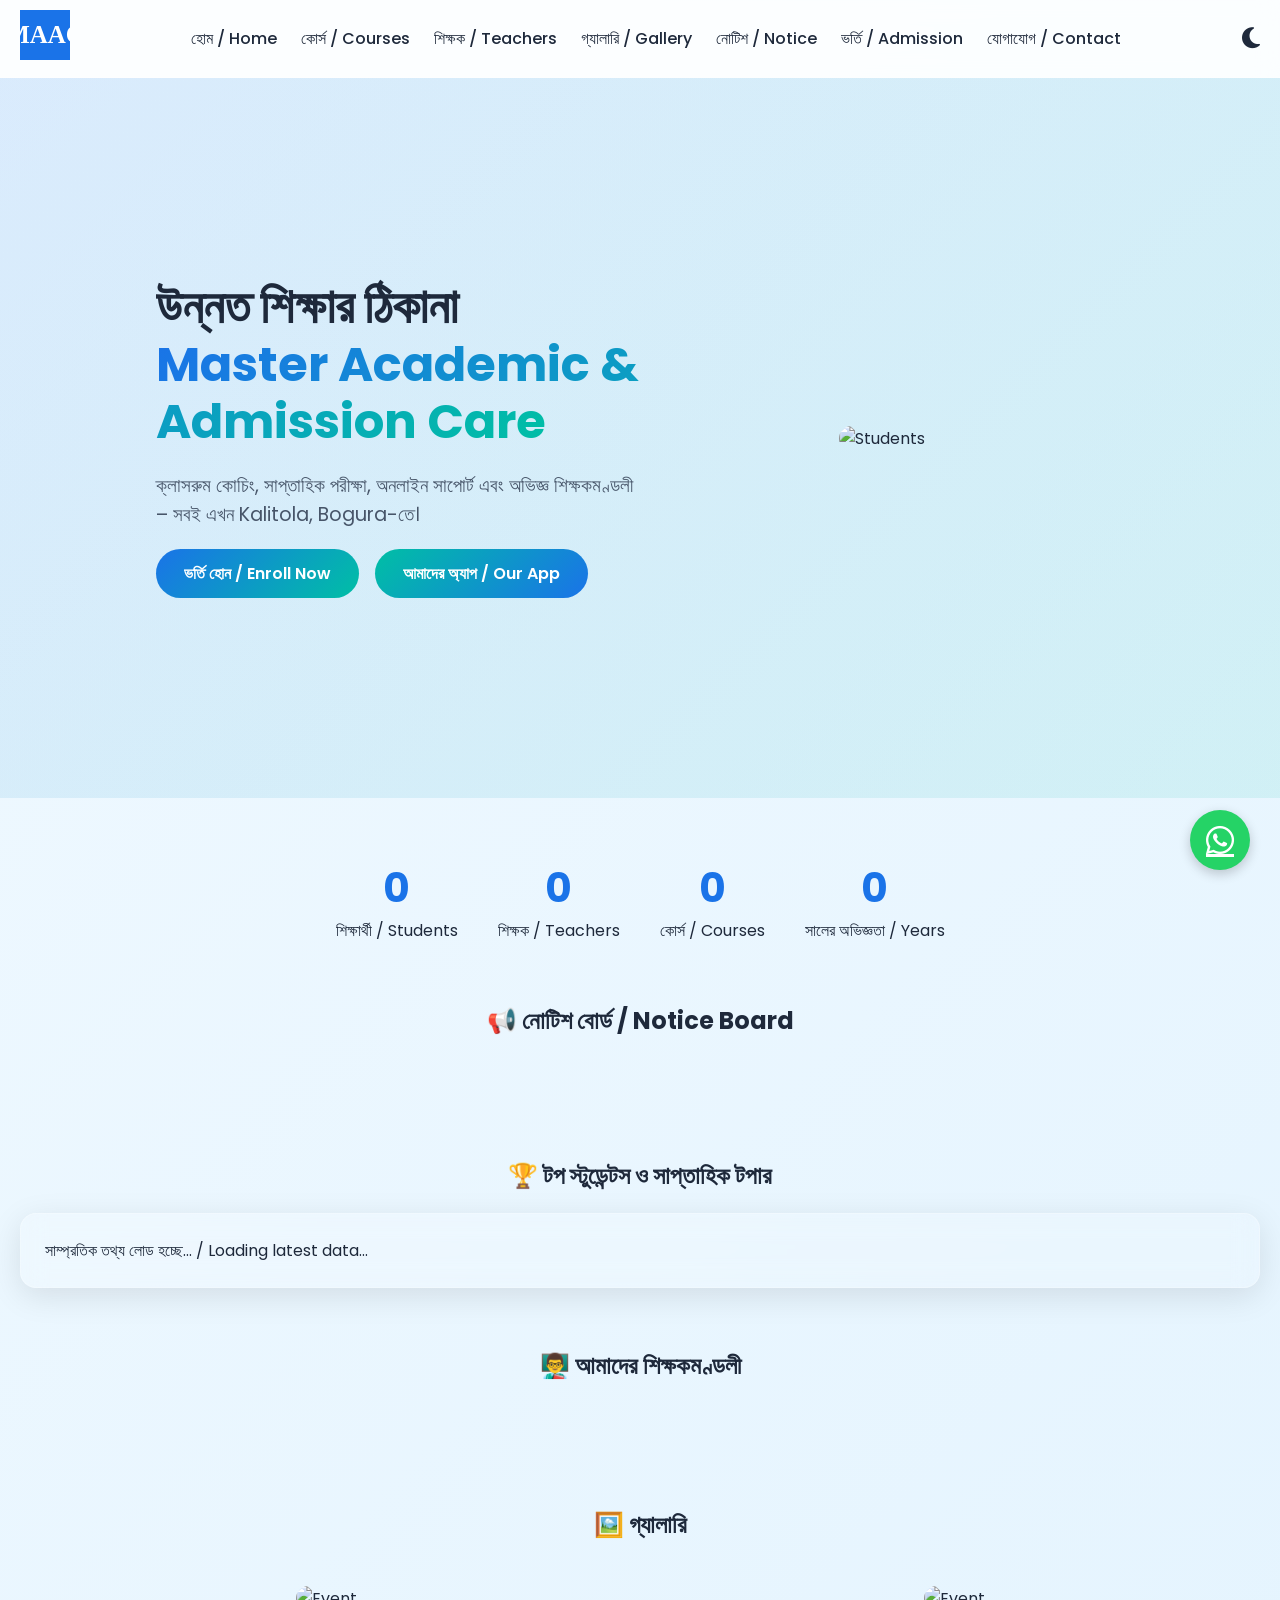
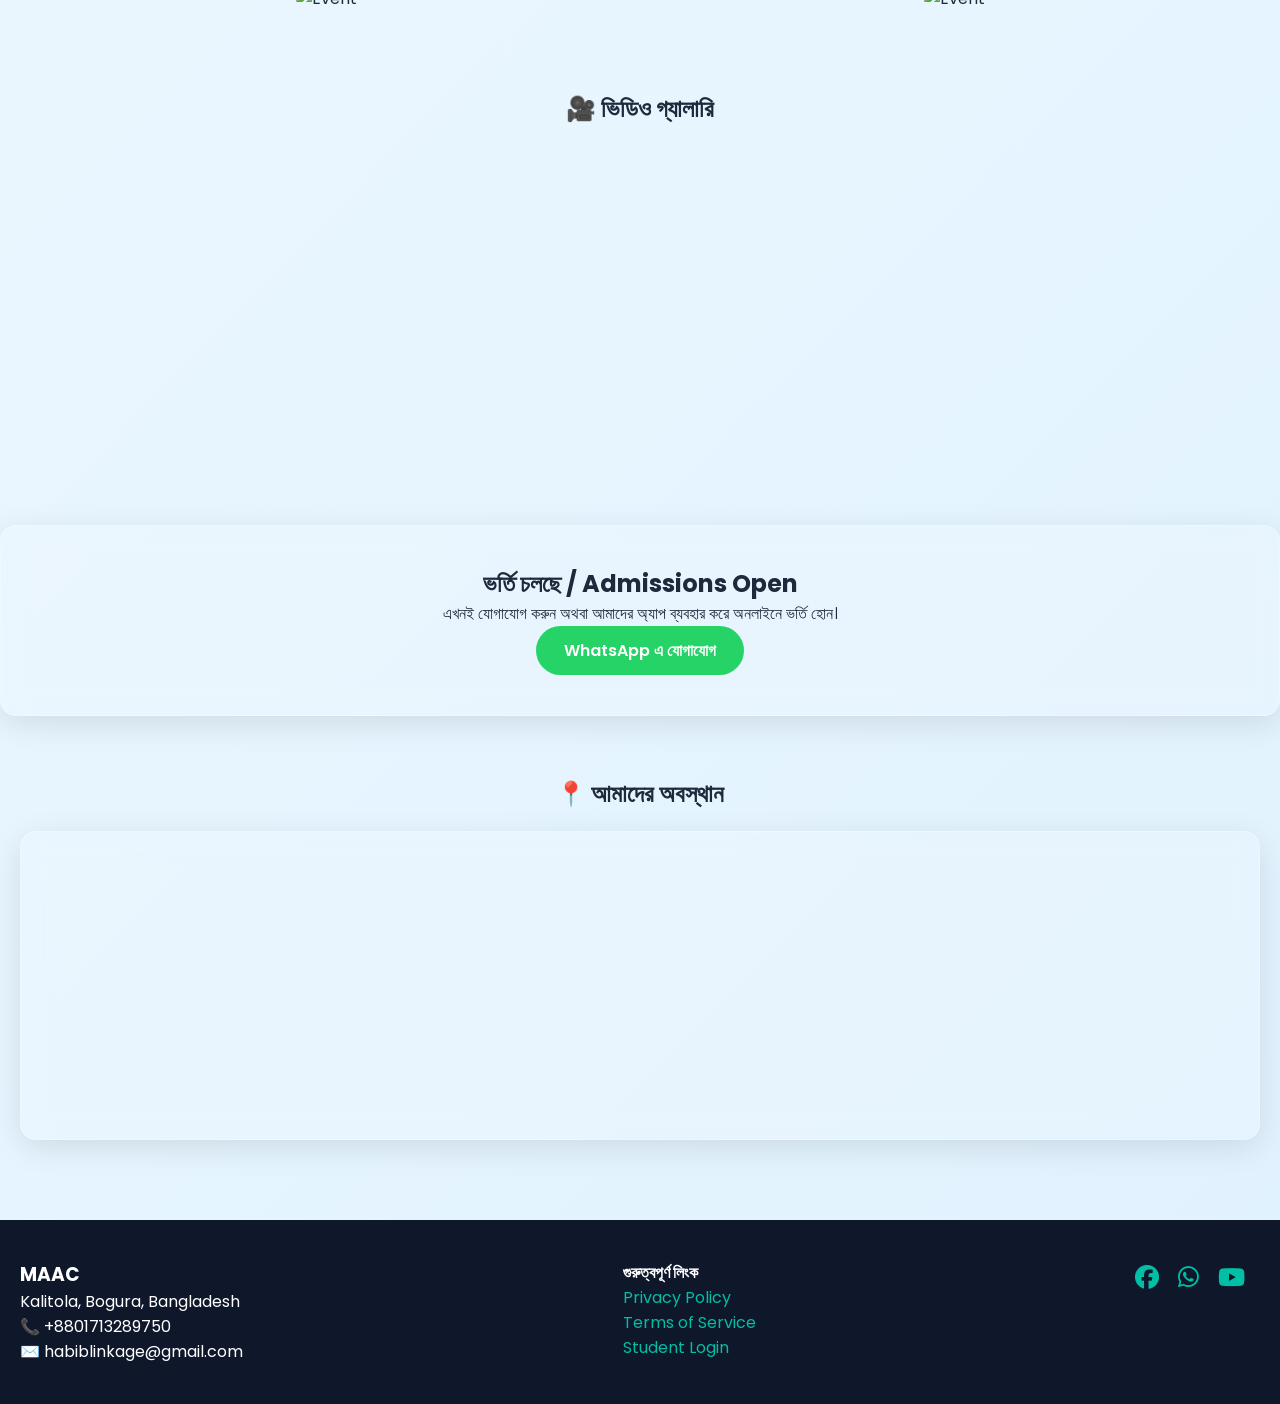
==== index.html @ 94100fe0 "Update index.html" ====
<!DOCTYPE html>
<html lang="en">
<head>
  <meta charset="UTF-8">
  <meta name="viewport" content="width=device-width, initial-scale=1.0">
  <meta name="description" content="Master Academic & Admission Care – Quality coaching in Kalitola, Bogura. Weekly exams, online support, and top results.">
  <meta name="theme-color" content="#1A73E8">
  <link rel="manifest" href="/manifest.json">
  <title>MAAC | Master Academic & Admission Care</title>
  <!-- Google Fonts -->
  <link rel="preconnect" href="https://fonts.googleapis.com">
  <link rel="preconnect" href="https://fonts.gstatic.com" crossorigin>
  <link href="https://fonts.googleapis.com/css2?family=Noto+Sans+Bengali:wght@400;700&family=Poppins:wght@300;400;600;700&display=swap" rel="stylesheet">
  <!-- Swiper -->
  <link rel="stylesheet" href="https://cdn.jsdelivr.net/npm/swiper@11/swiper-bundle.min.css">
  <!-- AOS -->
  <link href="https://unpkg.com/aos@2.3.1/dist/aos.css" rel="stylesheet">
  <!-- Font Awesome -->
  <link rel="stylesheet" href="https://cdnjs.cloudflare.com/ajax/libs/font-awesome/6.5.1/css/all.min.css">
  <style>
    :root {
      --primary: #1A73E8;
      --secondary: #00BFA5;
      --dark: #0f172a;
      --light: #f8fafc;
      --glass-bg: rgba(255,255,255,0.15);
      --glass-border: rgba(255,255,255,0.25);
      --shadow: 0 8px 32px rgba(0,0,0,0.1);
    }
    [data-theme="dark"] {
      --glass-bg: rgba(20,20,20,0.6);
      --glass-border: rgba(255,255,255,0.1);
      --shadow: 0 8px 32px rgba(255,255,255,0.05);
      background: #0f172a;
      color: #e2e8f0;
    }
    * { margin: 0; padding: 0; box-sizing: border-box; }
    body {
      font-family: 'Poppins', sans-serif;
      background: linear-gradient(135deg, #f0f9ff 0%, #e0f2fe 100%);
      color: #1e293b;
      transition: background 0.3s, color 0.3s;
    }
    [data-theme="dark"] body {
      background: linear-gradient(135deg, #0f172a 0%, #1e293b 100%);
    }
    .container { max-width: 1280px; margin: 0 auto; padding: 0 20px; }
    /* Glass card */
    .glass {
      background: var(--glass-bg);
      backdrop-filter: blur(12px);
      -webkit-backdrop-filter: blur(12px);
      border: 1px solid var(--glass-border);
      border-radius: 16px;
      box-shadow: var(--shadow);
    }
    /* Gradient button */
    .btn-grad {
      background: linear-gradient(135deg, var(--primary), var(--secondary));
      color: #fff;
      padding: 12px 28px;
      border-radius: 30px;
      text-decoration: none;
      font-weight: 600;
      display: inline-block;
      transition: transform 0.3s, box-shadow 0.3s;
    }
    .btn-grad:hover { transform: translateY(-3px); box-shadow: 0 12px 20px rgba(26,115,232,0.3); }
    /* Header */
    header {
      position: sticky; top: 0; z-index: 100;
      background: rgba(255,255,255,0.8);
      backdrop-filter: blur(10px);
      border-bottom: 1px solid rgba(255,255,255,0.2);
      padding: 10px 0;
    }
    [data-theme="dark"] header { background: rgba(15,23,42,0.8); }
    .navbar { display: flex; align-items: center; justify-content: space-between; }
    .logo img { height: 50px; }
    .nav-links { display: flex; gap: 24px; }
    .nav-links a { text-decoration: none; color: inherit; font-weight: 500; transition: color 0.3s; }
    .nav-links a:hover { color: var(--primary); }
    .theme-toggle { cursor: pointer; font-size: 1.5rem; }
    /* Hero */
    .hero {
      display: flex; align-items: center; min-height: 80vh;
      background: linear-gradient(135deg, rgba(26,115,232,0.1), rgba(0,191,165,0.1));
      padding: 60px 0;
    }
    .hero-content { flex: 1; }
    .hero h1 { font-size: 3rem; font-weight: 700; line-height: 1.2; }
    .hero h1 .gradient-text {
      background: linear-gradient(135deg, var(--primary), var(--secondary));
      -webkit-background-clip: text;
      -webkit-text-fill-color: transparent;
    }
    .hero p { font-size: 1.2rem; margin: 20px 0; color: #475569; }
    [data-theme="dark"] .hero p { color: #cbd5e1; }
    .hero-buttons { display: flex; gap: 16px; flex-wrap: wrap; }
    /* Counter */
    .stats { display: flex; gap: 40px; margin: 60px 0; justify-content: center; flex-wrap: wrap; }
    .stat-item { text-align: center; }
    .stat-number { font-size: 2.5rem; font-weight: 700; color: var(--primary); }
    /* Swiper */
    .swiper { width: 100%; height: auto; padding: 20px 0; }
    .swiper-slide { display: flex; justify-content: center; }
    /* Footer */
    footer { background: var(--dark); color: #fff; padding: 40px 0; margin-top: 80px; }
    footer a { color: var(--secondary); text-decoration: none; }
    .social-icons a { margin-right: 15px; font-size: 1.5rem; }
    .whatsapp-float {
      position: fixed; bottom: 30px; right: 30px;
      background: #25D366; color: #fff; border-radius: 50%;
      width: 60px; height: 60px; display: flex; align-items: center; justify-content: center;
      font-size: 2rem; box-shadow: 0 4px 12px rgba(0,0,0,0.2);
      z-index: 999; transition: transform 0.3s;
    }
    .whatsapp-float:hover { transform: scale(1.1); }
    /* Map iframe */
    .map-container { border-radius: 16px; overflow: hidden; }
    .map-container iframe { width: 100%; height: 300px; border: 0; }
    /* Responsive */
    @media (max-width: 768px) {
      .hero { flex-direction: column; text-align: center; }
      .hero h1 { font-size: 2.2rem; }
      .nav-links { display: none; }
    }
  </style>
</head>
<body>
  <header>
    <div class="container navbar">
      <div class="logo">
        <a href="/"><img src="/assets/images/logo.png" alt="MAAC Logo" onerror="this.src='data:image/svg+xml,%3Csvg xmlns=%22http://www.w3.org/2000/svg%22 width=%2240%22 height=%2240%22%3E%3Crect width=%2240%22 height=%2240%22 fill=%22%231A73E8%22/%3E%3Ctext x=%2250%25%22 y=%2255%25%22 dominant-baseline=%22middle%22 text-anchor=%22middle%22 fill=%22white%22 font-size=%2220%22 font-weight=%22bold%22%3EMAAC%3C/text%3E%3C/svg%3E'"></a>
      </div>
      <nav class="nav-links">
        <a href="#home">হোম / Home</a>
        <a href="#courses">কোর্স / Courses</a>
        <a href="#teachers">শিক্ষক / Teachers</a>
        <a href="#gallery">গ্যালারি / Gallery</a>
        <a href="#notice">নোটিশ / Notice</a>
        <a href="#admission">ভর্তি / Admission</a>
        <a href="#contact">যোগাযোগ / Contact</a>
      </nav>
      <div class="theme-toggle" id="themeToggle"><i class="fas fa-moon"></i></div>
    </div>
  </header>

  <!-- Hero -->
  <section id="home" class="hero">
    <div class="container" style="display:flex; flex-wrap:wrap; align-items:center;">
      <div class="hero-content" data-aos="fade-right">
        <h1>উন্নত শিক্ষার ঠিকানা<br><span class="gradient-text">Master Academic & Admission Care</span></h1>
        <p>ক্লাসরুম কোচিং, সাপ্তাহিক পরীক্ষা, অনলাইন সাপোর্ট এবং অভিজ্ঞ শিক্ষকমণ্ডলী – সবই এখন Kalitola, Bogura-তে।</p>
        <div class="hero-buttons">
          <a href="#admission" class="btn-grad">ভর্তি হোন / Enroll Now</a>
          <a href="/student-login.html" class="btn-grad" style="background: linear-gradient(135deg, #00BFA5, #1A73E8);">আমাদের অ্যাপ / Our App</a>
        </div>
      </div>
      <div data-aos="fade-left" style="flex:1; text-align:center;">
        <img src="https://placehold.co/500x400/1A73E8/white?text=MAAC+Students" alt="Students" style="max-width:100%; border-radius:20px;">
      </div>
    </div>
  </section>

  <!-- Stats (dynamic) -->
  <div class="container stats" data-aos="fade-up">
    <div class="stat-item"><div class="stat-number" id="studentCount">0</div>শিক্ষার্থী / Students</div>
    <div class="stat-item"><div class="stat-number" id="teacherCount">0</div>শিক্ষক / Teachers</div>
    <div class="stat-item"><div class="stat-number" id="courseCount">0</div>কোর্স / Courses</div>
    <div class="stat-item"><div class="stat-number" id="yearCount">0</div>সালের অভিজ্ঞতা / Years</div>
  </div>

  <!-- Featured Notices Swiper -->
  <section id="notice" class="container" data-aos="fade-up">
    <h2 style="text-align:center; margin-bottom:20px;">📢 নোটিশ বোর্ড / Notice Board</h2>
    <div class="swiper mySwiper">
      <div class="swiper-wrapper" id="noticeSwiper"></div>
      <div class="swiper-pagination"></div>
    </div>
  </section>

  <!-- Top Students & Weekly Toppers -->
  <section class="container" style="margin-top:60px;" data-aos="fade-up">
    <h2 style="text-align:center;">🏆 টপ স্টুডেন্টস ও সাপ্তাহিক টপার</h2>
    <div class="glass" style="padding:24px; margin:20px 0;" id="topStudentsContainer">
      <p>সাম্প্রতিক তথ্য লোড হচ্ছে... / Loading latest data...</p>
    </div>
  </section>

  <!-- Teacher Highlights -->
  <section id="teachers" class="container" style="margin-top:60px;" data-aos="fade-up">
    <h2 style="text-align:center;">👨‍🏫 আমাদের শিক্ষকমণ্ডলী</h2>
    <div class="swiper teacherSwiper" style="margin-top:24px;">
      <div class="swiper-wrapper" id="teacherSwiper"></div>
    </div>
  </section>

  <!-- Gallery -->
  <section id="gallery" class="container" style="margin-top:60px;" data-aos="fade-up">
    <h2 style="text-align:center;">🖼️ গ্যালারি</h2>
    <div class="swiper gallerySwiper" style="margin-top:24px;">
      <div class="swiper-wrapper" id="gallerySwiper">
        <div class="swiper-slide"><img src="https://placehold.co/600x400/1A73E8/white?text=Event+1" alt="Event" style="border-radius:16px; max-width:100%;"></div>
        <div class="swiper-slide"><img src="https://placehold.co/600x400/00BFA5/white?text=Event+2" alt="Event" style="border-radius:16px; max-width:100%;"></div>
      </div>
    </div>
  </section>

  <!-- Video Section -->
  <section class="container" style="margin-top:60px;" data-aos="fade-up">
    <h2 style="text-align:center;">🎥 ভিডিও গ্যালারি</h2>
    <div style="display:flex; gap:20px; flex-wrap:wrap; justify-content:center; margin-top:24px;">
      <iframe width="560" height="315" src="https://www.youtube.com/embed/dQw4w9WgXcQ" title="YouTube video" frameborder="0" allowfullscreen style="border-radius:16px; max-width:100%;"></iframe>
    </div>
  </section>

  <!-- Admission CTA -->
  <section id="admission" class="container glass" style="padding:40px; margin-top:60px; text-align:center;" data-aos="zoom-in">
    <h2>ভর্তি চলছে / Admissions Open</h2>
    <p>এখনই যোগাযোগ করুন অথবা আমাদের অ্যাপ ব্যবহার করে অনলাইনে ভর্তি হোন।</p>
    <a href="https://wa.me/8801713289750?text=Hello%2C%20I%20want%20to%20know%20about%20admission" target="_blank" class="btn-grad" style="background:#25D366;">WhatsApp এ যোগাযোগ</a>
  </section>

  <!-- Map -->
  <section id="contact" class="container" style="margin-top:60px;" data-aos="fade-up">
    <h2 style="text-align:center;">📍 আমাদের অবস্থান</h2>
    <div class="map-container glass" style="margin-top:20px;">
      <iframe src="https://www.google.com/maps/embed?pb=!1m18!1m12!1m3!1d3631.9885541078726!2d89.3485378!3d24.8511732!2m3!1f0!2f0!3f0!3m2!1i1024!2i768!4f13.1!3m3!1m2!1s0x39fc54e5b9c48e7b%3A0x9a7b0c0b9a6d7c6b!2sKalitola%2C%20Bogura!5e0!3m2!1sen!2sbd!4v1680000000000" allowfullscreen loading="lazy"></iframe>
    </div>
  </section>

  <footer>
    <div class="container" style="display:flex; flex-wrap:wrap; justify-content:space-between;">
      <div>
        <h3>MAAC</h3>
        <p>Kalitola, Bogura, Bangladesh</p>
        <p>📞 +8801713289750</p>
        <p>✉️ habiblinkage@gmail.com</p>
      </div>
      <div>
        <h4>গুরুত্বপূর্ণ লিংক</h4>
        <a href="#">Privacy Policy</a><br>
        <a href="#">Terms of Service</a><br>
        <a href="/student/">Student Login</a>
      </div>
      <div class="social-icons">
        <a href="https://www.facebook.com/share/197FK1e5Zr/" target="_blank"><i class="fab fa-facebook"></i></a>
        <a href="https://wa.me/8801713289750"><i class="fab fa-whatsapp"></i></a>
        <a href="#"><i class="fab fa-youtube"></i></a>
      </div>
    </div>
  </footer>

  <!-- WhatsApp Float -->
  <a href="https://wa.me/8801713289750" class="whatsapp-float" target="_blank"><i class="fab fa-whatsapp"></i></a>

  <!-- Scripts -->
  <script src="https://cdn.jsdelivr.net/npm/swiper@11/swiper-bundle.min.js"></script>
  <script src="https://unpkg.com/aos@2.3.1/dist/aos.js"></script>

  <!-- Firebase (NEW: dynamic data) -->
  <script src="/__/firebase/9.22.2/firebase-app-compat.js"></script>
  <script src="/__/firebase/9.22.2/firebase-firestore-compat.js"></script>
  <script src="/firebase/firebase-config.js"></script>

  <script>
    // AOS
    AOS.init({ duration: 1000, once: true });

    // Swiper
    var noticeSwiper = new Swiper(".mySwiper", { slidesPerView: 1, spaceBetween: 20, pagination: { el: ".swiper-pagination", clickable: true }, autoplay: { delay: 4000 } });
    var teacherSwiper = new Swiper(".teacherSwiper", { slidesPerView: 3, spaceBetween: 24, breakpoints: { 640: { slidesPerView: 1 }, 1024: { slidesPerView: 3 } } });
    var gallerySwiper = new Swiper(".gallerySwiper", { slidesPerView: 2, spaceBetween: 16 });

    // Theme toggle
    const themeToggle = document.getElementById('themeToggle');
    themeToggle.addEventListener('click', () => {
      const html = document.documentElement;
      if (html.getAttribute('data-theme') === 'dark') {
        html.removeAttribute('data-theme');
        themeToggle.innerHTML = '<i class="fas fa-moon"></i>';
      } else {
        html.setAttribute('data-theme', 'dark');
        themeToggle.innerHTML = '<i class="fas fa-sun"></i>';
      }
    });

    // === DYNAMIC STATS FROM FIRESTORE ===
    async function loadDynamicStats() {
      try {
        const doc = await db.collection('settings').doc('stats').get();
        if (doc.exists) {
          const stats = doc.data();
          document.getElementById('studentCount').textContent = stats.students || 0;
          document.getElementById('teacherCount').textContent = stats.teachers || 0;
          document.getElementById('courseCount').textContent = stats.courses || 0;
          document.getElementById('yearCount').textContent = stats.years || 0;
        }
      } catch (error) {
        console.warn("Could not load dynamic stats:", error);
      }
    }

    // Load stats on page load
    loadDynamicStats();

    // Optionally, load notices, teachers, gallery here too (if you make them dynamic)
    // async function loadDynamicNotices() { ... }
    // async function loadDynamicTeachers() { ... }
    // etc.
  </script>

  <!-- Service Worker for PWA -->
  <script>
    if ('serviceWorker' in navigator) {
      navigator.serviceWorker.register('/sw.js');
    }
  </script>
</body>
</html>
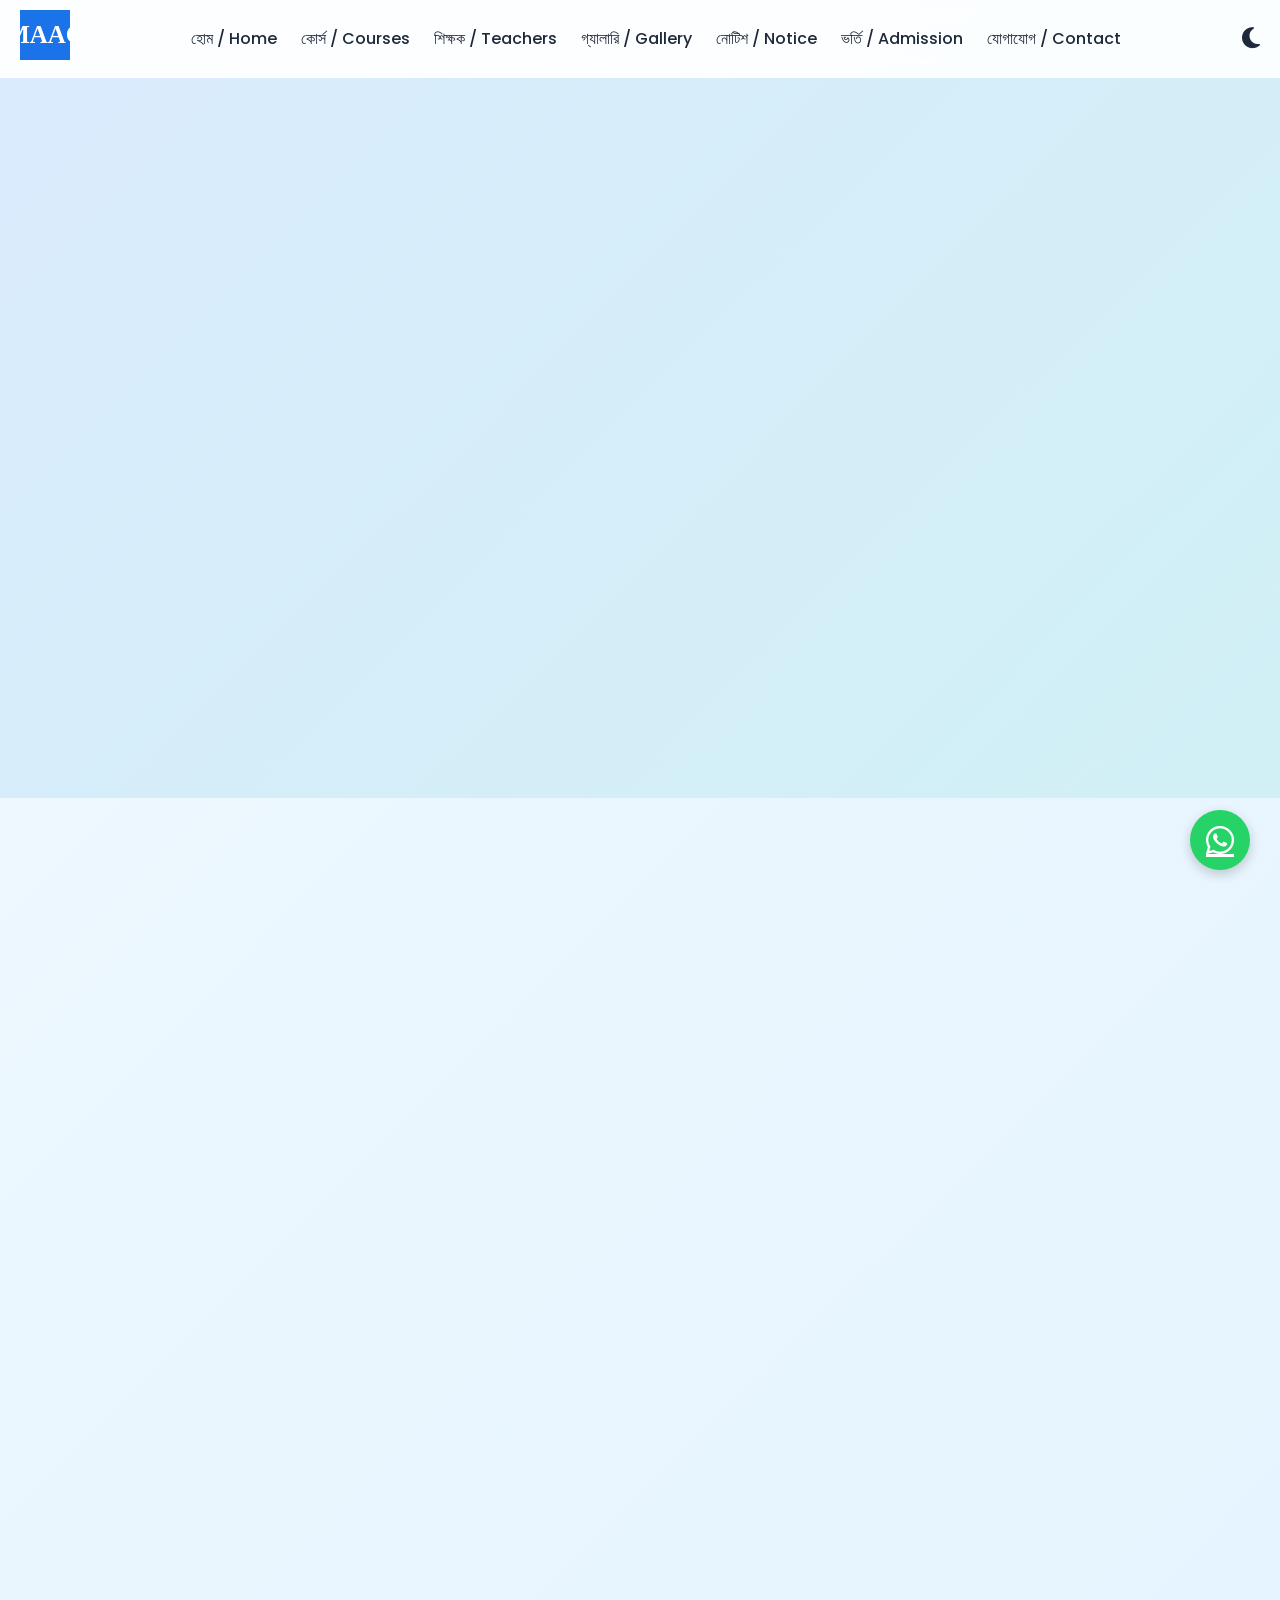
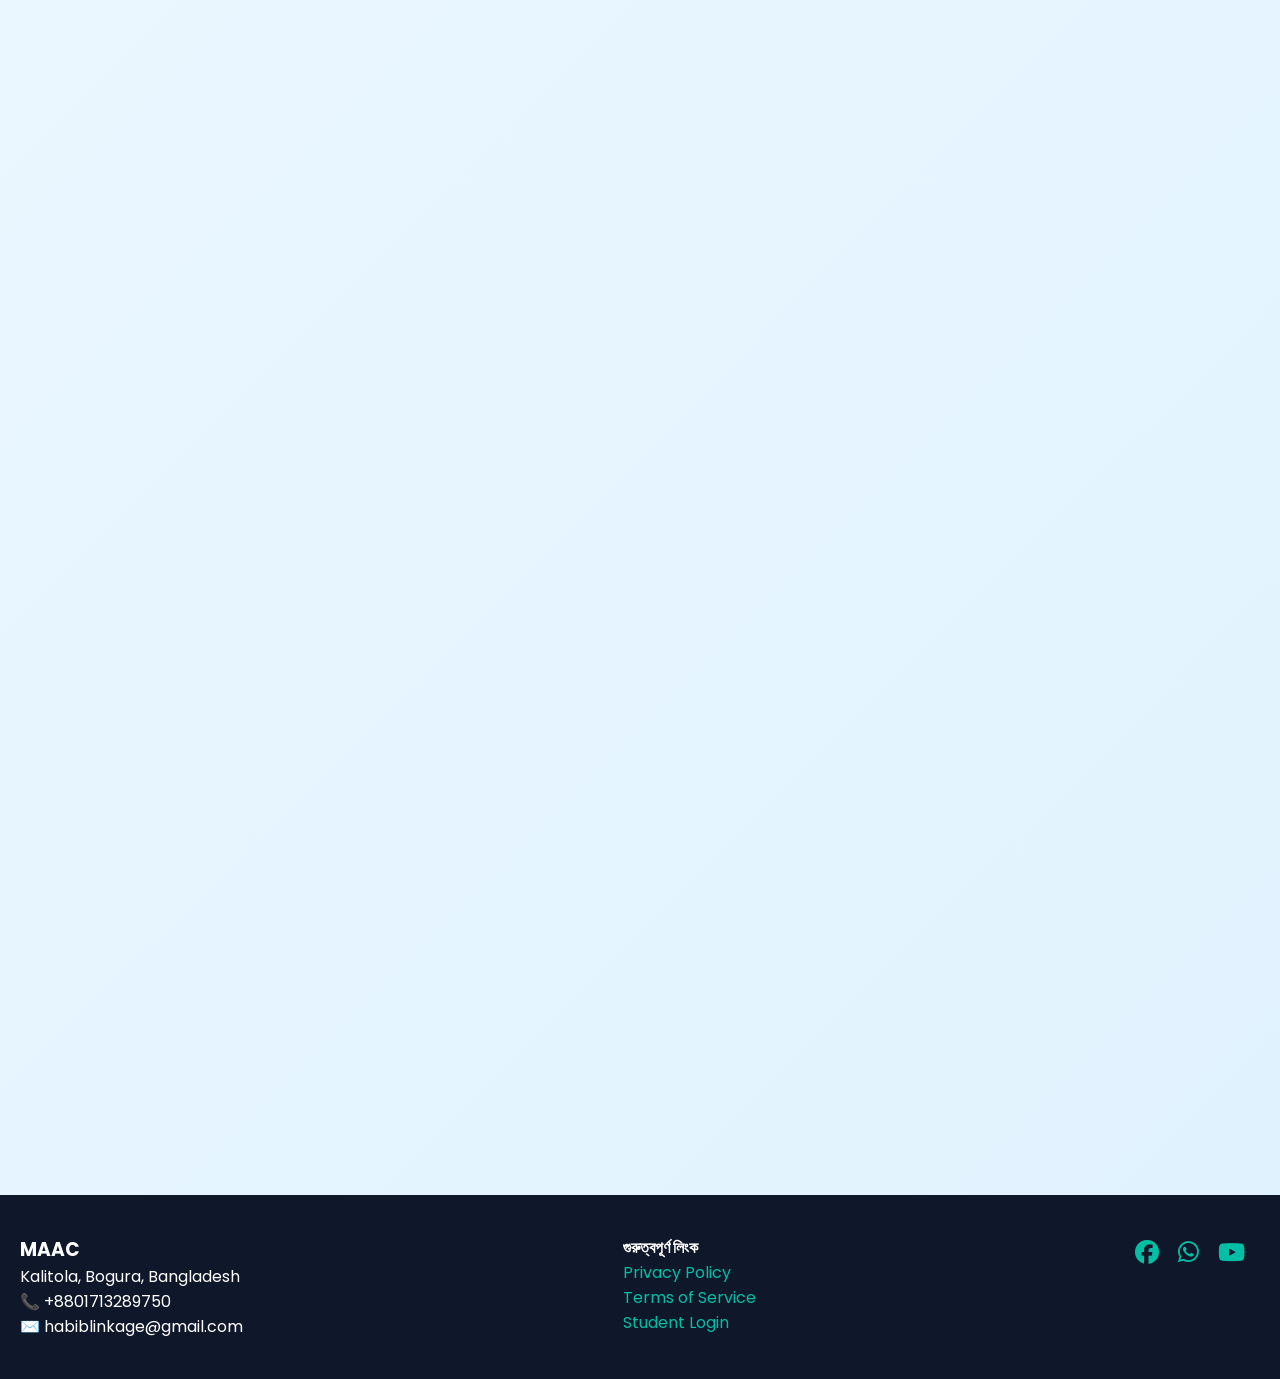
==== commit f5ac27b9: "Update index.html" ====
--- a/index.html
+++ b/index.html
@@ -3,7 +3,7 @@
 <head>
   <meta charset="UTF-8">
   <meta name="viewport" content="width=device-width, initial-scale=1.0">
-  <meta name="description" content="Master Academic & Admission Care – Quality coaching in Kalitola, Bogura. Weekly exams, online support, and top results.">
+  <meta name="description" content="Master Academic & Admission Care – Quality coaching in Kalitola, Bogura.">
   <meta name="theme-color" content="#1A73E8">
   <link rel="manifest" href="/manifest.json">
   <title>MAAC | Master Academic & Admission Care</title>
@@ -97,7 +97,7 @@
     .hero p { font-size: 1.2rem; margin: 20px 0; color: #475569; }
     [data-theme="dark"] .hero p { color: #cbd5e1; }
     .hero-buttons { display: flex; gap: 16px; flex-wrap: wrap; }
-    /* Counter */
+    /* Stats */
     .stats { display: flex; gap: 40px; margin: 60px 0; justify-content: center; flex-wrap: wrap; }
     .stat-item { text-align: center; }
     .stat-number { font-size: 2.5rem; font-weight: 700; color: var(--primary); }
@@ -150,8 +150,8 @@
   <section id="home" class="hero">
     <div class="container" style="display:flex; flex-wrap:wrap; align-items:center;">
       <div class="hero-content" data-aos="fade-right">
-        <h1>উন্নত শিক্ষার ঠিকানা<br><span class="gradient-text">Master Academic & Admission Care</span></h1>
-        <p>ক্লাসরুম কোচিং, সাপ্তাহিক পরীক্ষা, অনলাইন সাপোর্ট এবং অভিজ্ঞ শিক্ষকমণ্ডলী – সবই এখন Kalitola, Bogura-তে।</p>
+        <h1 id="heroHeading">উন্নত শিক্ষার ঠিকানা<br><span class="gradient-text">Master Academic & Admission Care</span></h1>
+        <p id="heroSubheading">ক্লাসরুম কোচিং, সাপ্তাহিক পরীক্ষা, অনলাইন সাপোর্ট এবং অভিজ্ঞ শিক্ষকমণ্ডলী – সবই এখন Kalitola, Bogura-তে।</p>
         <div class="hero-buttons">
           <a href="#admission" class="btn-grad">ভর্তি হোন / Enroll Now</a>
           <a href="/student-login.html" class="btn-grad" style="background: linear-gradient(135deg, #00BFA5, #1A73E8);">আমাদের অ্যাপ / Our App</a>
@@ -171,7 +171,7 @@
     <div class="stat-item"><div class="stat-number" id="yearCount">0</div>সালের অভিজ্ঞতা / Years</div>
   </div>
 
-  <!-- Featured Notices Swiper -->
+  <!-- Notices Swiper -->
   <section id="notice" class="container" data-aos="fade-up">
     <h2 style="text-align:center; margin-bottom:20px;">📢 নোটিশ বোর্ড / Notice Board</h2>
     <div class="swiper mySwiper">
@@ -180,11 +180,11 @@
     </div>
   </section>
 
-  <!-- Top Students & Weekly Toppers -->
+  <!-- Top Students & Weekly Toppers (static placeholder) -->
   <section class="container" style="margin-top:60px;" data-aos="fade-up">
     <h2 style="text-align:center;">🏆 টপ স্টুডেন্টস ও সাপ্তাহিক টপার</h2>
     <div class="glass" style="padding:24px; margin:20px 0;" id="topStudentsContainer">
-      <p>সাম্প্রতিক তথ্য লোড হচ্ছে... / Loading latest data...</p>
+      <p>সাম্প্রতিক তথ্য লোড হচ্ছে...</p>
     </div>
   </section>
 
@@ -200,17 +200,14 @@
   <section id="gallery" class="container" style="margin-top:60px;" data-aos="fade-up">
     <h2 style="text-align:center;">🖼️ গ্যালারি</h2>
     <div class="swiper gallerySwiper" style="margin-top:24px;">
-      <div class="swiper-wrapper" id="gallerySwiper">
-        <div class="swiper-slide"><img src="https://placehold.co/600x400/1A73E8/white?text=Event+1" alt="Event" style="border-radius:16px; max-width:100%;"></div>
-        <div class="swiper-slide"><img src="https://placehold.co/600x400/00BFA5/white?text=Event+2" alt="Event" style="border-radius:16px; max-width:100%;"></div>
-      </div>
+      <div class="swiper-wrapper" id="gallerySwiper"></div>
     </div>
   </section>
 
   <!-- Video Section -->
   <section class="container" style="margin-top:60px;" data-aos="fade-up">
     <h2 style="text-align:center;">🎥 ভিডিও গ্যালারি</h2>
-    <div style="display:flex; gap:20px; flex-wrap:wrap; justify-content:center; margin-top:24px;">
+    <div style="display:flex; gap:20px; flex-wrap:wrap; justify-content:center; margin-top:24px;" id="videoContainer">
       <iframe width="560" height="315" src="https://www.youtube.com/embed/dQw4w9WgXcQ" title="YouTube video" frameborder="0" allowfullscreen style="border-radius:16px; max-width:100%;"></iframe>
     </div>
   </section>
@@ -242,7 +239,7 @@
         <h4>গুরুত্বপূর্ণ লিংক</h4>
         <a href="#">Privacy Policy</a><br>
         <a href="#">Terms of Service</a><br>
-        <a href="/student/">Student Login</a>
+        <a href="/student-login.html">Student Login</a>
       </div>
       <div class="social-icons">
         <a href="https://www.facebook.com/share/197FK1e5Zr/" target="_blank"><i class="fab fa-facebook"></i></a>
@@ -259,21 +256,114 @@
   <script src="https://cdn.jsdelivr.net/npm/swiper@11/swiper-bundle.min.js"></script>
   <script src="https://unpkg.com/aos@2.3.1/dist/aos.js"></script>
 
-  <!-- Firebase (NEW: dynamic data) -->
-  <script src="/__/firebase/9.22.2/firebase-app-compat.js"></script>
-  <script src="/__/firebase/9.22.2/firebase-firestore-compat.js"></script>
-  <script src="/firebase/firebase-config.js"></script>
-
+  <!-- Firebase (dynamic data) -->
+  <script src="https://www.gstatic.com/firebasejs/10.12.2/firebase-app-compat.js"></script>
+  <script src="https://www.gstatic.com/firebasejs/10.12.2/firebase-firestore-compat.js"></script>
   <script>
-    // AOS
+    // ========== FIREBASE INIT ==========
+    firebase.initializeApp({
+      apiKey: "AIzaSyCwRPJ7Rh-0yA_ZNSfsMv2JIFqQVL_YDqI",
+      authDomain: "maac-system.firebaseapp.com",
+      projectId: "maac-system",
+      storageBucket: "maac-system.firebasestorage.app",
+      messagingSenderId: "888172288312",
+      appId: "1:888172288312:web:29e2e182e2dbd55df209cd"
+    });
+    const db = firebase.firestore();
+
+    // ========== LOAD ALL DYNAMIC CONTENT ==========
+    async function loadDynamicContent() {
+      try {
+        // Hero
+        const heroDoc = await db.collection('settings').doc('hero').get();
+        if (heroDoc.exists) {
+          const hero = heroDoc.data();
+          if (hero.heading) document.getElementById('heroHeading').innerHTML = hero.heading;
+          if (hero.subheading) document.getElementById('heroSubheading').textContent = hero.subheading;
+        }
+
+        // Stats
+        const statsDoc = await db.collection('settings').doc('stats').get();
+        if (statsDoc.exists) {
+          const stats = statsDoc.data();
+          document.getElementById('studentCount').textContent = stats.students || 0;
+          document.getElementById('teacherCount').textContent = stats.teachers || 0;
+          document.getElementById('courseCount').textContent = stats.courses || 0;
+          document.getElementById('yearCount').textContent = stats.years || 0;
+        }
+
+        // Notices
+        const noticeSnap = await db.collection('notifications').where('type', '==', 'notice').orderBy('timestamp', 'desc').limit(10).get();
+        const noticeWrapper = document.getElementById('noticeSwiper');
+        noticeWrapper.innerHTML = '';
+        if (!noticeSnap.empty) {
+          noticeSnap.forEach(doc => {
+            const n = doc.data();
+            const slide = document.createElement('div');
+            slide.className = 'swiper-slide';
+            slide.innerHTML = `<div class="glass" style="padding:20px; text-align:center;"><h4>${n.title}</h4><p>${n.body || ''}</p></div>`;
+            noticeWrapper.appendChild(slide);
+          });
+        } else {
+          noticeWrapper.innerHTML = '<div class="swiper-slide"><div class="glass" style="padding:20px;">কোনো নোটিশ নেই</div></div>';
+        }
+        // Re-initialize Swiper after dynamic content
+        new Swiper(".mySwiper", { slidesPerView: 1, spaceBetween: 20, pagination: { el: ".swiper-pagination", clickable: true }, autoplay: { delay: 4000 } });
+
+        // Teachers
+        const teacherSnap = await db.collection('teachers').get();
+        const teacherWrapper = document.getElementById('teacherSwiper');
+        teacherWrapper.innerHTML = '';
+        if (!teacherSnap.empty) {
+          teacherSnap.forEach(doc => {
+            const t = doc.data();
+            const slide = document.createElement('div');
+            slide.className = 'swiper-slide';
+            slide.innerHTML = `<div class="glass card" style="text-align:center;"><img src="${t.photo || 'https://placehold.co/100x100/1A73E8/white?text=Teacher'}" width="80" height="80" style="border-radius:50%;"><h4>${t.name}</h4><p>${t.subject}</p></div>`;
+            teacherWrapper.appendChild(slide);
+          });
+        } else {
+          teacherWrapper.innerHTML = '<div class="swiper-slide"><div class="glass">শীঘ্রই আসছে...</div></div>';
+        }
+        new Swiper(".teacherSwiper", { slidesPerView: 3, spaceBetween: 24, breakpoints: { 640: { slidesPerView: 1 }, 1024: { slidesPerView: 3 } } });
+
+        // Gallery
+        const gallerySnap = await db.collection('galleries').get();
+        const galleryWrapper = document.getElementById('gallerySwiper');
+        galleryWrapper.innerHTML = '';
+        if (!gallerySnap.empty) {
+          gallerySnap.forEach(doc => {
+            const img = doc.data();
+            const slide = document.createElement('div');
+            slide.className = 'swiper-slide';
+            slide.innerHTML = `<img src="${img.url}" alt="${img.caption || ''}" style="border-radius:16px; max-width:100%;">`;
+            galleryWrapper.appendChild(slide);
+          });
+        } else {
+          galleryWrapper.innerHTML = '<div class="swiper-slide"><img src="https://placehold.co/600x400/1A73E8/white?text=No+Image" style="border-radius:16px;"></div>';
+        }
+        new Swiper(".gallerySwiper", { slidesPerView: 2, spaceBetween: 16 });
+
+        // Videos
+        const videoSnap = await db.collection('videos').get();
+        const videoContainer = document.getElementById('videoContainer');
+        videoContainer.innerHTML = '';
+        if (!videoSnap.empty) {
+          videoSnap.forEach(doc => {
+            const v = doc.data();
+            videoContainer.innerHTML += `<iframe width="560" height="315" src="${v.url}" title="${v.title}" frameborder="0" allowfullscreen style="border-radius:16px; max-width:100%; margin:10px;"></iframe>`;
+          });
+        } else {
+          videoContainer.innerHTML = '<p>কোনো ভিডিও নেই</p>';
+        }
+
+      } catch (error) {
+        console.warn("Could not load dynamic content:", error);
+      }
+    }
+
+    // ========== INIT ANIMATIONS & THEME ==========
     AOS.init({ duration: 1000, once: true });
-
-    // Swiper
-    var noticeSwiper = new Swiper(".mySwiper", { slidesPerView: 1, spaceBetween: 20, pagination: { el: ".swiper-pagination", clickable: true }, autoplay: { delay: 4000 } });
-    var teacherSwiper = new Swiper(".teacherSwiper", { slidesPerView: 3, spaceBetween: 24, breakpoints: { 640: { slidesPerView: 1 }, 1024: { slidesPerView: 3 } } });
-    var gallerySwiper = new Swiper(".gallerySwiper", { slidesPerView: 2, spaceBetween: 16 });
-
-    // Theme toggle
     const themeToggle = document.getElementById('themeToggle');
     themeToggle.addEventListener('click', () => {
       const html = document.documentElement;
@@ -286,32 +376,11 @@
       }
     });
 
-    // === DYNAMIC STATS FROM FIRESTORE ===
-    async function loadDynamicStats() {
-      try {
-        const doc = await db.collection('settings').doc('stats').get();
-        if (doc.exists) {
-          const stats = doc.data();
-          document.getElementById('studentCount').textContent = stats.students || 0;
-          document.getElementById('teacherCount').textContent = stats.teachers || 0;
-          document.getElementById('courseCount').textContent = stats.courses || 0;
-          document.getElementById('yearCount').textContent = stats.years || 0;
-        }
-      } catch (error) {
-        console.warn("Could not load dynamic stats:", error);
-      }
-    }
-
-    // Load stats on page load
-    loadDynamicStats();
-
-    // Optionally, load notices, teachers, gallery here too (if you make them dynamic)
-    // async function loadDynamicNotices() { ... }
-    // async function loadDynamicTeachers() { ... }
-    // etc.
+    // Load everything when page is ready
+    window.addEventListener('DOMContentLoaded', loadDynamicContent);
   </script>
 
-  <!-- Service Worker for PWA -->
+  <!-- Service Worker (PWA) -->
   <script>
     if ('serviceWorker' in navigator) {
       navigator.serviceWorker.register('/sw.js');
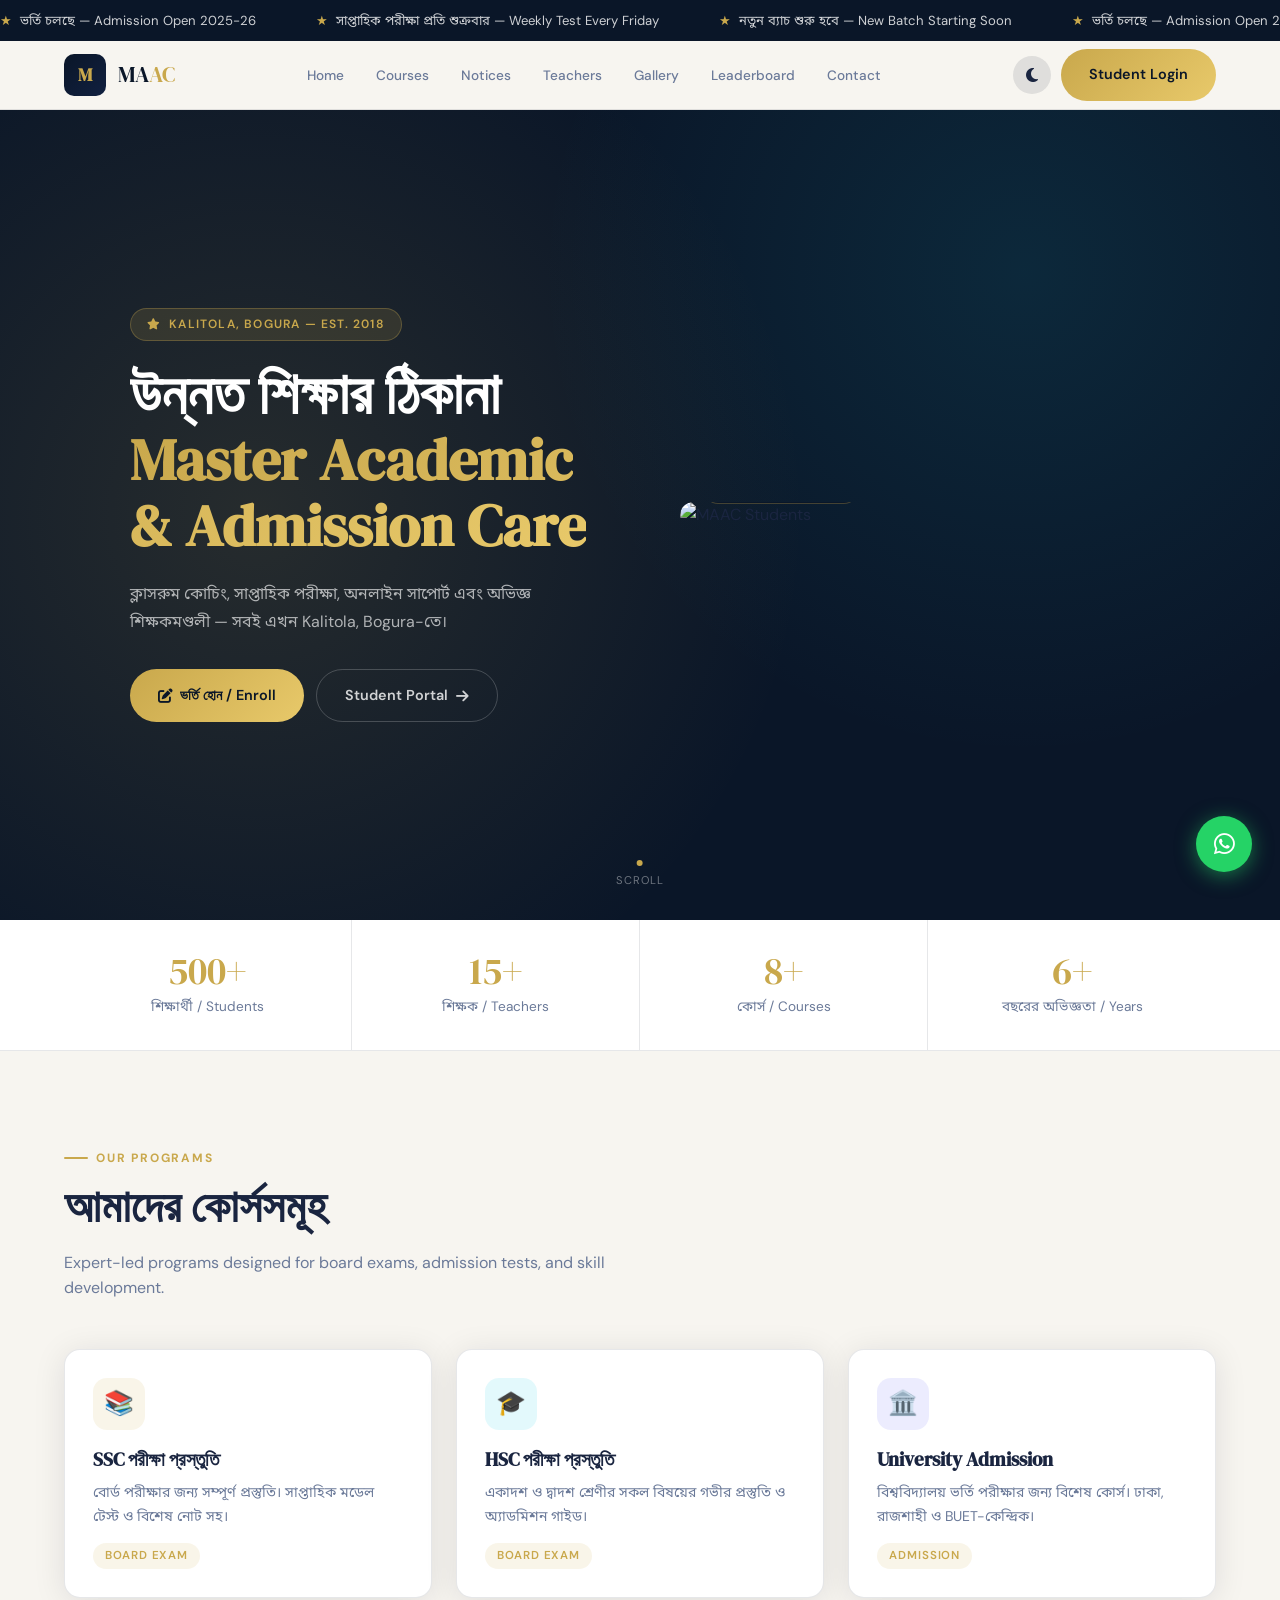
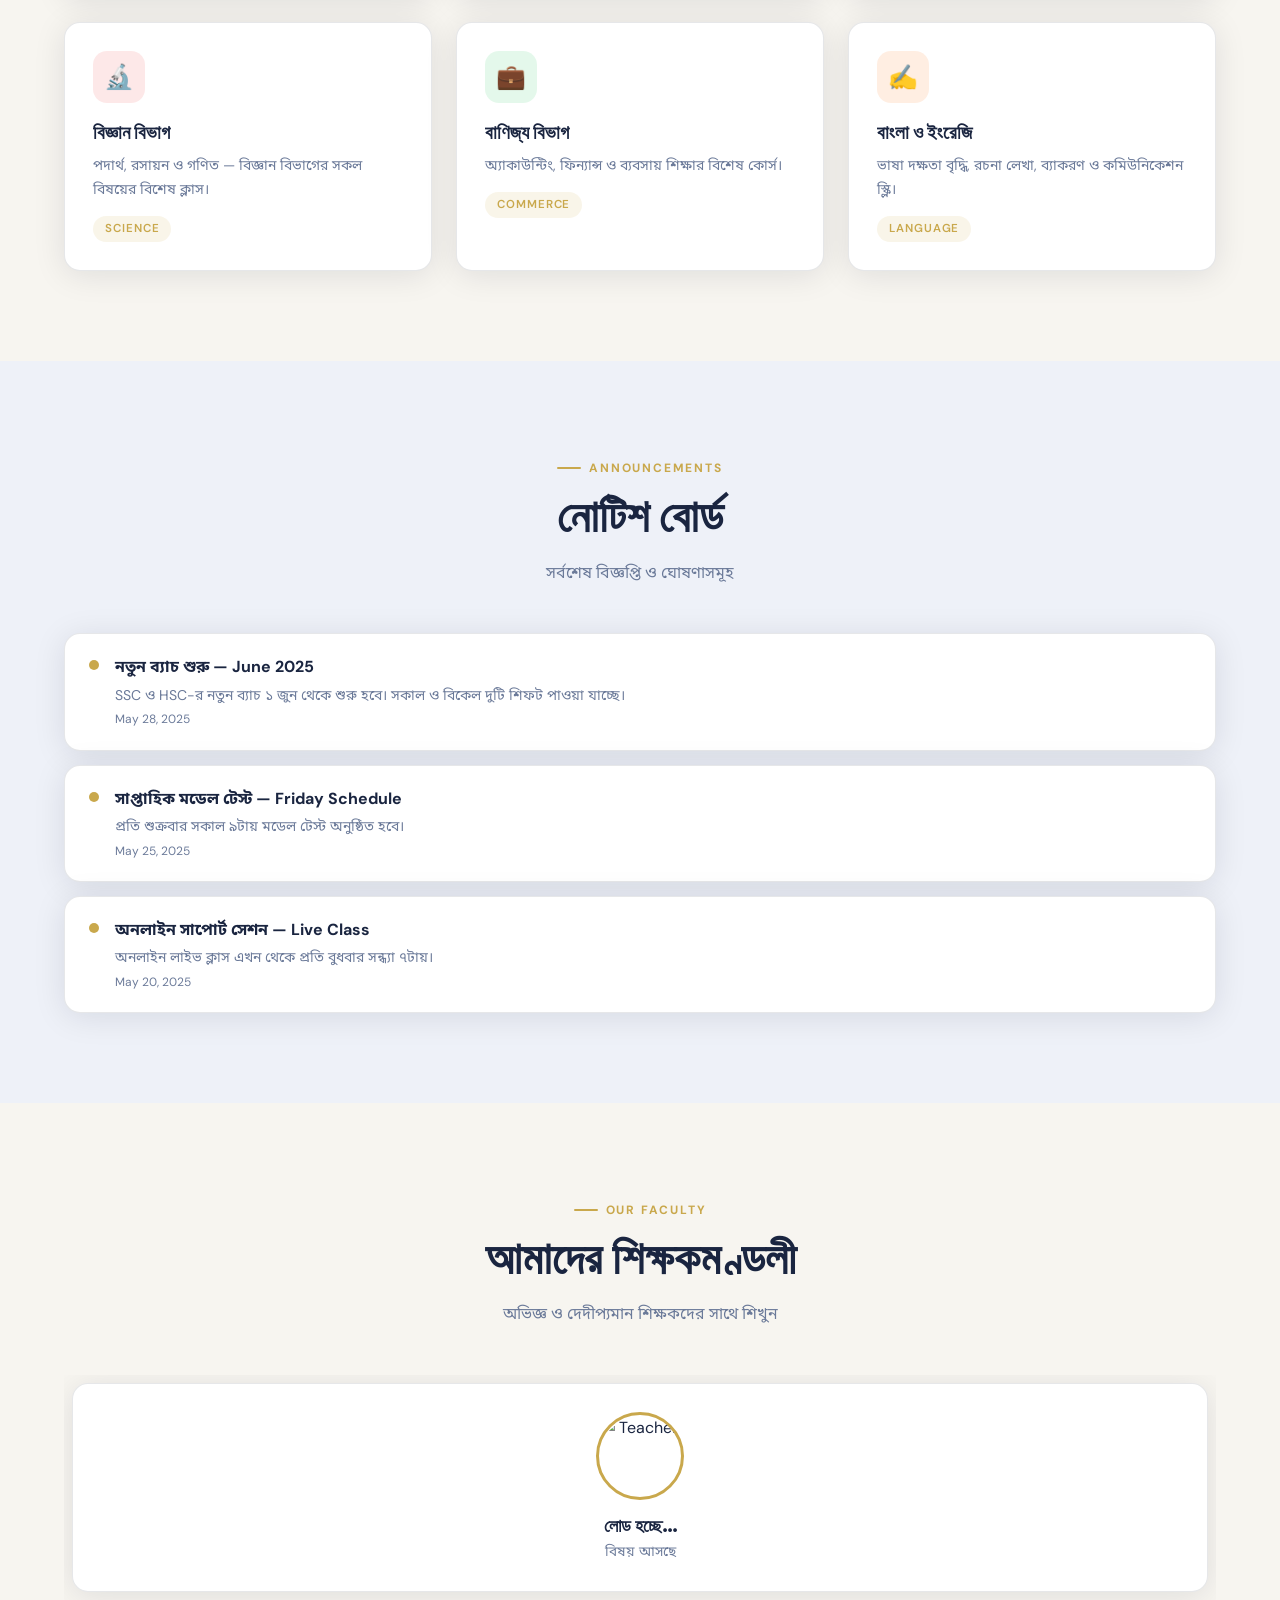
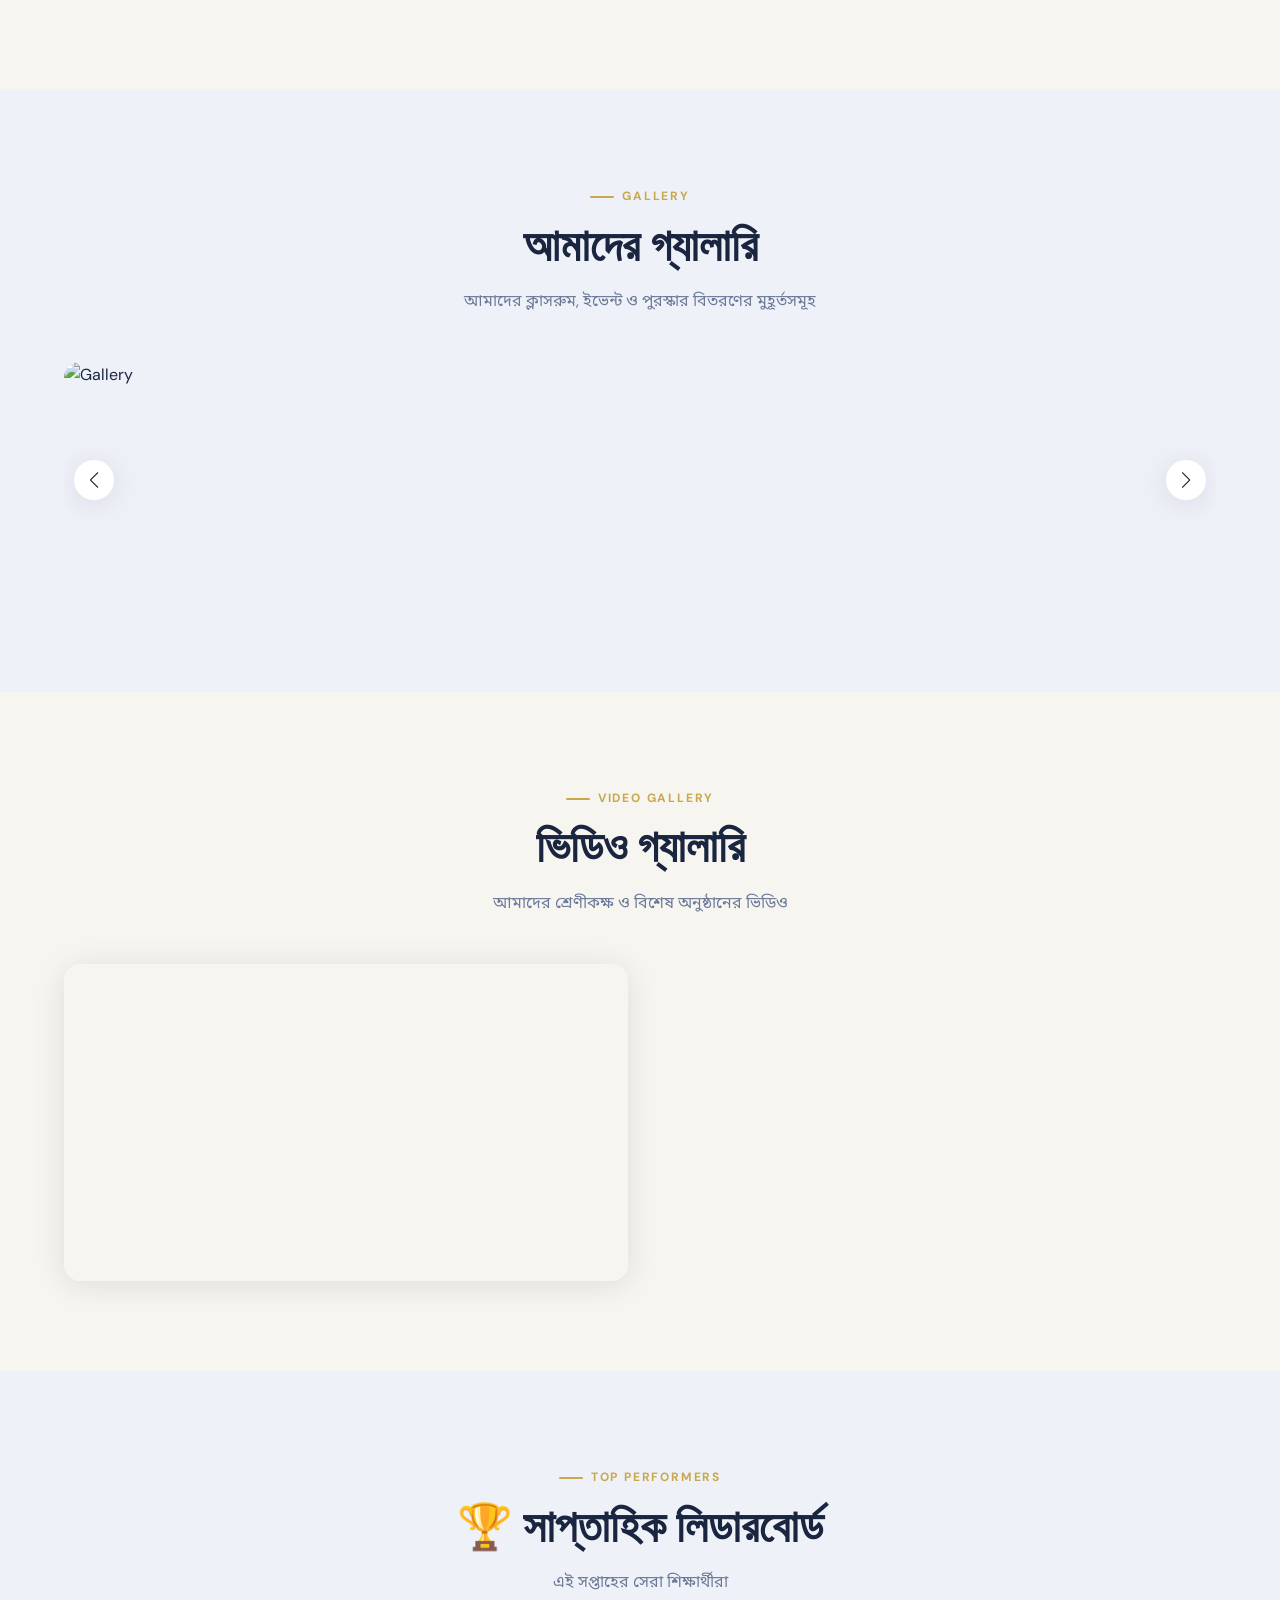
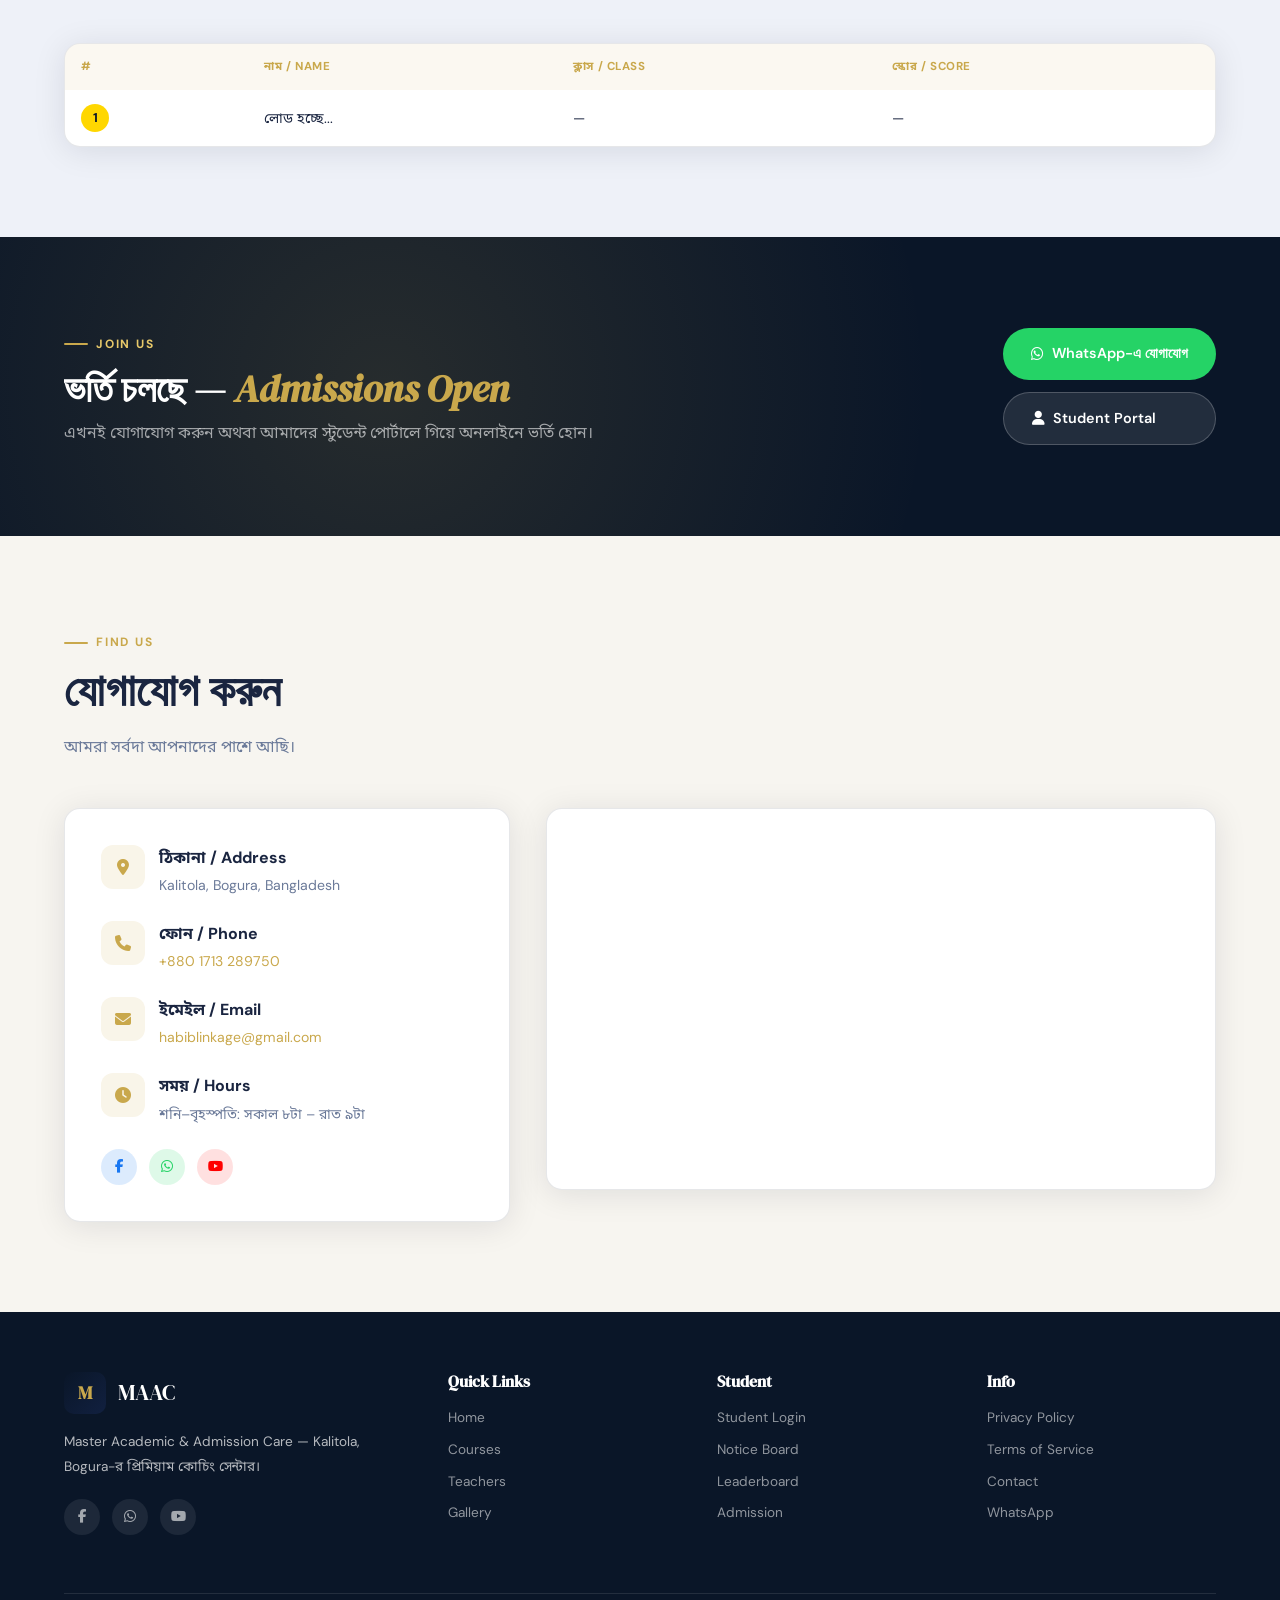
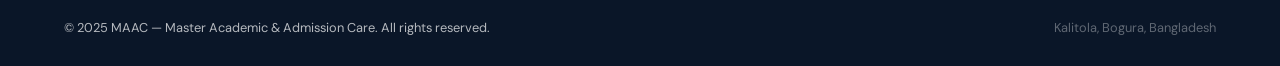
==== commit 3585095d: "Update index.html" ====
--- a/index.html
+++ b/index.html
@@ -1,390 +1,1273 @@
 <!DOCTYPE html>
-<html lang="en">
+<html lang="en" data-theme="light">
 <head>
   <meta charset="UTF-8">
   <meta name="viewport" content="width=device-width, initial-scale=1.0">
-  <meta name="description" content="Master Academic & Admission Care – Quality coaching in Kalitola, Bogura.">
-  <meta name="theme-color" content="#1A73E8">
-  <link rel="manifest" href="/manifest.json">
+  <meta name="description" content="MAAC – Master Academic & Admission Care | Premium coaching in Kalitola, Bogura.">
+  <meta name="theme-color" content="#0a1628">
   <title>MAAC | Master Academic & Admission Care</title>
-  <!-- Google Fonts -->
+
+  <!-- Fonts -->
   <link rel="preconnect" href="https://fonts.googleapis.com">
   <link rel="preconnect" href="https://fonts.gstatic.com" crossorigin>
-  <link href="https://fonts.googleapis.com/css2?family=Noto+Sans+Bengali:wght@400;700&family=Poppins:wght@300;400;600;700&display=swap" rel="stylesheet">
+  <link href="https://fonts.googleapis.com/css2?family=DM+Serif+Display:ital@0;1&family=DM+Sans:wght@300;400;500;600;700&family=Noto+Sans+Bengali:wght@400;600;700&display=swap" rel="stylesheet">
+
+  <!-- Icons -->
+  <link rel="stylesheet" href="https://cdnjs.cloudflare.com/ajax/libs/font-awesome/6.5.1/css/all.min.css">
+
   <!-- Swiper -->
   <link rel="stylesheet" href="https://cdn.jsdelivr.net/npm/swiper@11/swiper-bundle.min.css">
-  <!-- AOS -->
-  <link href="https://unpkg.com/aos@2.3.1/dist/aos.css" rel="stylesheet">
-  <!-- Font Awesome -->
-  <link rel="stylesheet" href="https://cdnjs.cloudflare.com/ajax/libs/font-awesome/6.5.1/css/all.min.css">
+
   <style>
+    /* ============================================================
+       DESIGN TOKENS
+    ============================================================ */
     :root {
-      --primary: #1A73E8;
-      --secondary: #00BFA5;
-      --dark: #0f172a;
-      --light: #f8fafc;
-      --glass-bg: rgba(255,255,255,0.15);
-      --glass-border: rgba(255,255,255,0.25);
-      --shadow: 0 8px 32px rgba(0,0,0,0.1);
+      --navy:    #0a1628;
+      --navy2:   #112040;
+      --gold:    #c9a84c;
+      --gold2:   #e8c96a;
+      --teal:    #1ecbe1;
+      --white:   #ffffff;
+      --off:     #f7f5f0;
+      --text:    #1a2540;
+      --muted:   #6b7a99;
+      --border:  rgba(10,22,40,0.10);
+      --card-bg: #ffffff;
+      --bg:      #f7f5f0;
+      --header-bg: rgba(247,245,240,0.92);
+      --section-alt: #eef1f8;
+      --shadow:  0 4px 32px rgba(10,22,40,0.10);
+      --shadow-lg: 0 12px 48px rgba(10,22,40,0.16);
+      --radius:  16px;
+      --transition: 0.3s cubic-bezier(.4,0,.2,1);
     }
     [data-theme="dark"] {
-      --glass-bg: rgba(20,20,20,0.6);
-      --glass-border: rgba(255,255,255,0.1);
-      --shadow: 0 8px 32px rgba(255,255,255,0.05);
-      background: #0f172a;
-      color: #e2e8f0;
-    }
-    * { margin: 0; padding: 0; box-sizing: border-box; }
+      --navy:    #0a1628;
+      --navy2:   #112040;
+      --off:     #0d1a30;
+      --text:    #e8edf7;
+      --muted:   #8fa3c8;
+      --border:  rgba(255,255,255,0.08);
+      --card-bg: #152036;
+      --bg:      #0d1a30;
+      --header-bg: rgba(10,22,40,0.95);
+      --section-alt: #111e35;
+      --shadow:  0 4px 32px rgba(0,0,0,0.4);
+      --shadow-lg: 0 12px 48px rgba(0,0,0,0.5);
+    }
+
+    /* ============================================================
+       BASE
+    ============================================================ */
+    *, *::before, *::after { margin: 0; padding: 0; box-sizing: border-box; }
+    html { scroll-behavior: smooth; }
     body {
-      font-family: 'Poppins', sans-serif;
-      background: linear-gradient(135deg, #f0f9ff 0%, #e0f2fe 100%);
-      color: #1e293b;
-      transition: background 0.3s, color 0.3s;
-    }
-    [data-theme="dark"] body {
-      background: linear-gradient(135deg, #0f172a 0%, #1e293b 100%);
-    }
-    .container { max-width: 1280px; margin: 0 auto; padding: 0 20px; }
-    /* Glass card */
-    .glass {
-      background: var(--glass-bg);
-      backdrop-filter: blur(12px);
-      -webkit-backdrop-filter: blur(12px);
-      border: 1px solid var(--glass-border);
-      border-radius: 16px;
+      font-family: 'DM Sans', 'Noto Sans Bengali', sans-serif;
+      background: var(--bg);
+      color: var(--text);
+      transition: background var(--transition), color var(--transition);
+      overflow-x: hidden;
+      line-height: 1.6;
+    }
+    img { max-width: 100%; display: block; }
+    a { text-decoration: none; color: inherit; }
+    .container { max-width: 1200px; margin: 0 auto; padding: 0 24px; }
+
+    /* Headings use DM Serif Display */
+    h1, h2, h3, h4 { font-family: 'DM Serif Display', serif; line-height: 1.2; }
+
+    /* ============================================================
+       SCROLLBAR
+    ============================================================ */
+    ::-webkit-scrollbar { width: 6px; }
+    ::-webkit-scrollbar-track { background: var(--bg); }
+    ::-webkit-scrollbar-thumb { background: var(--gold); border-radius: 10px; }
+
+    /* ============================================================
+       DECORATIVE ELEMENTS
+    ============================================================ */
+    .section-label {
+      display: inline-flex; align-items: center; gap: 8px;
+      font-size: 0.75rem; font-weight: 700; letter-spacing: 0.15em;
+      text-transform: uppercase; color: var(--gold);
+      margin-bottom: 12px;
+    }
+    .section-label::before {
+      content: ''; width: 24px; height: 2px; background: var(--gold); border-radius: 2px;
+    }
+    .section-title {
+      font-size: clamp(1.8rem, 4vw, 2.8rem);
+      color: var(--text);
+      margin-bottom: 16px;
+    }
+    .section-sub {
+      font-size: 1rem; color: var(--muted); max-width: 560px;
+    }
+    .section-header { margin-bottom: 48px; }
+    .section-header.center { text-align: center; }
+    .section-header.center .section-label { justify-content: center; }
+    .section-header.center .section-sub { margin: 0 auto; }
+
+    /* ============================================================
+       BUTTONS
+    ============================================================ */
+    .btn {
+      display: inline-flex; align-items: center; gap: 8px;
+      padding: 14px 28px; border-radius: 100px;
+      font-size: 0.9rem; font-weight: 600; font-family: 'DM Sans', sans-serif;
+      cursor: pointer; border: none; transition: all var(--transition);
+    }
+    .btn-primary {
+      background: linear-gradient(135deg, var(--gold), var(--gold2));
+      color: var(--navy);
+    }
+    .btn-primary:hover { transform: translateY(-3px); box-shadow: 0 8px 24px rgba(201,168,76,0.4); }
+    .btn-outline {
+      background: transparent;
+      color: var(--text);
+      border: 1.5px solid var(--border);
+    }
+    .btn-outline:hover { border-color: var(--gold); color: var(--gold); }
+    .btn-navy {
+      background: var(--navy);
+      color: var(--white);
+    }
+    .btn-navy:hover { transform: translateY(-3px); box-shadow: 0 8px 24px rgba(10,22,40,0.3); }
+    [data-theme="dark"] .btn-navy { background: var(--gold); color: var(--navy); }
+
+    /* ============================================================
+       CARD
+    ============================================================ */
+    .card {
+      background: var(--card-bg);
+      border-radius: var(--radius);
+      border: 1px solid var(--border);
       box-shadow: var(--shadow);
-    }
-    /* Gradient button */
-    .btn-grad {
-      background: linear-gradient(135deg, var(--primary), var(--secondary));
-      color: #fff;
-      padding: 12px 28px;
-      border-radius: 30px;
-      text-decoration: none;
-      font-weight: 600;
-      display: inline-block;
-      transition: transform 0.3s, box-shadow 0.3s;
-    }
-    .btn-grad:hover { transform: translateY(-3px); box-shadow: 0 12px 20px rgba(26,115,232,0.3); }
-    /* Header */
+      transition: transform var(--transition), box-shadow var(--transition);
+    }
+    .card:hover { transform: translateY(-6px); box-shadow: var(--shadow-lg); }
+
+    /* ============================================================
+       HEADER / NAVBAR
+    ============================================================ */
     header {
-      position: sticky; top: 0; z-index: 100;
-      background: rgba(255,255,255,0.8);
-      backdrop-filter: blur(10px);
-      border-bottom: 1px solid rgba(255,255,255,0.2);
-      padding: 10px 0;
-    }
-    [data-theme="dark"] header { background: rgba(15,23,42,0.8); }
-    .navbar { display: flex; align-items: center; justify-content: space-between; }
-    .logo img { height: 50px; }
-    .nav-links { display: flex; gap: 24px; }
-    .nav-links a { text-decoration: none; color: inherit; font-weight: 500; transition: color 0.3s; }
-    .nav-links a:hover { color: var(--primary); }
-    .theme-toggle { cursor: pointer; font-size: 1.5rem; }
-    /* Hero */
+      position: sticky; top: 0; z-index: 1000;
+      background: var(--header-bg);
+      backdrop-filter: blur(20px);
+      -webkit-backdrop-filter: blur(20px);
+      border-bottom: 1px solid var(--border);
+      transition: background var(--transition);
+    }
+    .navbar {
+      height: 68px;
+      display: flex; align-items: center; justify-content: space-between; gap: 16px;
+    }
+    .logo {
+      display: flex; align-items: center; gap: 12px;
+      font-family: 'DM Serif Display', serif; font-size: 1.4rem;
+      color: var(--navy);
+    }
+    [data-theme="dark"] .logo { color: var(--white); }
+    .logo-mark {
+      width: 42px; height: 42px;
+      background: linear-gradient(135deg, var(--navy), var(--navy2));
+      border-radius: 10px;
+      display: flex; align-items: center; justify-content: center;
+      color: var(--gold); font-size: 1.1rem; font-weight: 700;
+    }
+    .logo-text span { color: var(--gold); }
+
+    .nav-links {
+      display: flex; align-items: center; gap: 4px;
+      list-style: none;
+    }
+    .nav-links a {
+      padding: 8px 14px; border-radius: 8px;
+      font-size: 0.85rem; font-weight: 500;
+      color: var(--muted);
+      transition: all var(--transition);
+    }
+    .nav-links a:hover, .nav-links a.active {
+      color: var(--text); background: var(--border);
+    }
+
+    .nav-actions { display: flex; align-items: center; gap: 10px; }
+    .theme-btn {
+      width: 38px; height: 38px; border-radius: 50%;
+      background: var(--border); border: none; cursor: pointer;
+      display: flex; align-items: center; justify-content: center;
+      font-size: 1rem; color: var(--text);
+      transition: all var(--transition);
+    }
+    .theme-btn:hover { background: var(--gold); color: var(--navy); }
+
+    /* Hamburger */
+    .hamburger {
+      display: none; flex-direction: column; gap: 5px; cursor: pointer;
+      padding: 8px; border-radius: 8px; background: none; border: none;
+    }
+    .hamburger span {
+      width: 22px; height: 2px; background: var(--text);
+      border-radius: 2px; transition: all var(--transition);
+    }
+
+    /* Mobile nav */
+    .mobile-nav {
+      display: none;
+      position: fixed; inset: 0; z-index: 999;
+      background: var(--bg);
+      flex-direction: column;
+      padding: 80px 24px 40px;
+      overflow-y: auto;
+    }
+    .mobile-nav.open { display: flex; }
+    .mobile-nav a {
+      padding: 16px 0; border-bottom: 1px solid var(--border);
+      font-size: 1.1rem; font-weight: 500;
+      color: var(--text);
+    }
+    .mobile-nav a:last-child { border-bottom: none; }
+    .close-btn {
+      position: absolute; top: 20px; right: 20px;
+      background: none; border: none; font-size: 1.5rem; cursor: pointer; color: var(--text);
+    }
+
+    /* ============================================================
+       HERO
+    ============================================================ */
     .hero {
-      display: flex; align-items: center; min-height: 80vh;
-      background: linear-gradient(135deg, rgba(26,115,232,0.1), rgba(0,191,165,0.1));
+      min-height: 90vh;
+      display: flex; align-items: center;
+      position: relative; overflow: hidden;
       padding: 60px 0;
-    }
-    .hero-content { flex: 1; }
-    .hero h1 { font-size: 3rem; font-weight: 700; line-height: 1.2; }
-    .hero h1 .gradient-text {
-      background: linear-gradient(135deg, var(--primary), var(--secondary));
+      background: var(--navy);
+    }
+    .hero::before {
+      content: '';
+      position: absolute; inset: 0;
+      background:
+        radial-gradient(circle at 20% 50%, rgba(201,168,76,0.15) 0%, transparent 50%),
+        radial-gradient(circle at 80% 20%, rgba(30,203,225,0.10) 0%, transparent 40%);
+    }
+    .hero-grid {
+      display: grid; grid-template-columns: 1fr 1fr;
+      gap: 60px; align-items: center;
+      position: relative; z-index: 1;
+    }
+    .hero-eyebrow {
+      display: inline-flex; align-items: center; gap: 8px;
+      background: rgba(201,168,76,0.15);
+      border: 1px solid rgba(201,168,76,0.3);
+      border-radius: 100px;
+      padding: 6px 16px;
+      font-size: 0.75rem; font-weight: 600;
+      letter-spacing: 0.1em; text-transform: uppercase;
+      color: var(--gold);
+      margin-bottom: 20px;
+    }
+    .hero h1 {
+      font-size: clamp(2.2rem, 5vw, 3.6rem);
+      color: var(--white);
+      line-height: 1.15; margin-bottom: 20px;
+    }
+    .hero h1 em {
+      font-style: normal;
+      background: linear-gradient(135deg, var(--gold), var(--gold2));
       -webkit-background-clip: text;
       -webkit-text-fill-color: transparent;
     }
-    .hero p { font-size: 1.2rem; margin: 20px 0; color: #475569; }
-    [data-theme="dark"] .hero p { color: #cbd5e1; }
-    .hero-buttons { display: flex; gap: 16px; flex-wrap: wrap; }
-    /* Stats */
-    .stats { display: flex; gap: 40px; margin: 60px 0; justify-content: center; flex-wrap: wrap; }
-    .stat-item { text-align: center; }
-    .stat-number { font-size: 2.5rem; font-weight: 700; color: var(--primary); }
-    /* Swiper */
-    .swiper { width: 100%; height: auto; padding: 20px 0; }
-    .swiper-slide { display: flex; justify-content: center; }
-    /* Footer */
-    footer { background: var(--dark); color: #fff; padding: 40px 0; margin-top: 80px; }
-    footer a { color: var(--secondary); text-decoration: none; }
-    .social-icons a { margin-right: 15px; font-size: 1.5rem; }
+    .hero p {
+      font-size: 1rem; color: rgba(255,255,255,0.65);
+      max-width: 480px; margin-bottom: 32px; line-height: 1.8;
+    }
+    .hero-buttons { display: flex; gap: 12px; flex-wrap: wrap; }
+    .hero-visual {
+      display: flex; justify-content: center; align-items: center;
+    }
+    .hero-img-wrap {
+      position: relative; border-radius: 24px; overflow: hidden;
+      width: 100%; max-width: 460px;
+    }
+    .hero-img-wrap img { width: 100%; border-radius: 24px; }
+    .hero-badge {
+      position: absolute; bottom: 24px; left: 24px;
+      background: rgba(10,22,40,0.85);
+      backdrop-filter: blur(12px);
+      border: 1px solid rgba(201,168,76,0.3);
+      border-radius: 14px; padding: 14px 18px;
+      color: var(--white);
+    }
+    .hero-badge .num { font-size: 1.8rem; font-weight: 700; color: var(--gold); line-height: 1; }
+    .hero-badge .lbl { font-size: 0.75rem; color: rgba(255,255,255,0.6); margin-top: 2px; }
+
+    /* Scroll indicator */
+    .scroll-indicator {
+      position: absolute; bottom: 30px; left: 50%;
+      transform: translateX(-50%);
+      display: flex; flex-direction: column; align-items: center; gap: 6px;
+      color: rgba(255,255,255,0.4); font-size: 0.7rem; letter-spacing: 0.1em;
+      text-transform: uppercase;
+    }
+    .scroll-dot {
+      width: 6px; height: 6px; border-radius: 50%;
+      background: var(--gold); animation: scrollBounce 1.5s infinite;
+    }
+    @keyframes scrollBounce {
+      0%, 100% { transform: translateY(0); opacity:1; }
+      50% { transform: translateY(8px); opacity:0.4; }
+    }
+
+    /* ============================================================
+       STATS BAND
+    ============================================================ */
+    .stats-band {
+      background: var(--card-bg);
+      border-bottom: 1px solid var(--border);
+    }
+    .stats-inner {
+      display: grid; grid-template-columns: repeat(4, 1fr);
+      divide-x: 1px solid var(--border);
+    }
+    .stat-item {
+      padding: 32px 24px;
+      text-align: center;
+      border-right: 1px solid var(--border);
+    }
+    .stat-item:last-child { border-right: none; }
+    .stat-number {
+      font-family: 'DM Serif Display', serif;
+      font-size: 2.4rem; color: var(--gold);
+      line-height: 1;
+    }
+    .stat-label { font-size: 0.85rem; color: var(--muted); margin-top: 6px; }
+
+    /* ============================================================
+       SECTIONS — General
+    ============================================================ */
+    .section { padding: 90px 0; }
+    .section.alt { background: var(--section-alt); }
+
+    /* ============================================================
+       COURSES
+    ============================================================ */
+    .courses-grid {
+      display: grid; grid-template-columns: repeat(3, 1fr);
+      gap: 24px;
+    }
+    .course-card { padding: 28px; cursor: pointer; }
+    .course-icon {
+      width: 52px; height: 52px; border-radius: 14px;
+      display: flex; align-items: center; justify-content: center;
+      font-size: 1.5rem; margin-bottom: 18px;
+    }
+    .course-card h3 { font-size: 1.2rem; margin-bottom: 10px; }
+    .course-card p { font-size: 0.88rem; color: var(--muted); line-height: 1.7; }
+    .course-tag {
+      display: inline-block; margin-top: 14px;
+      background: rgba(201,168,76,0.12); color: var(--gold);
+      font-size: 0.72rem; font-weight: 600; letter-spacing: 0.08em;
+      padding: 4px 12px; border-radius: 100px;
+      text-transform: uppercase;
+    }
+
+    /* ============================================================
+       NOTICES
+    ============================================================ */
+    .notice-list { display: flex; flex-direction: column; gap: 14px; }
+    .notice-item {
+      padding: 20px 24px;
+      display: flex; align-items: flex-start; gap: 16px;
+    }
+    .notice-dot {
+      width: 10px; height: 10px; border-radius: 50%;
+      background: var(--gold); flex-shrink: 0; margin-top: 6px;
+    }
+    .notice-date { font-size: 0.75rem; color: var(--muted); margin-top: 4px; }
+
+    /* ============================================================
+       TEACHERS
+    ============================================================ */
+    .teachers-swiper .swiper-slide { padding: 8px; }
+    .teacher-card { padding: 28px; text-align: center; }
+    .teacher-avatar {
+      width: 88px; height: 88px; border-radius: 50%;
+      object-fit: cover; margin: 0 auto 16px;
+      border: 3px solid var(--gold);
+    }
+    .teacher-card h3 { font-size: 1.1rem; margin-bottom: 4px; }
+    .teacher-card p { font-size: 0.85rem; color: var(--muted); }
+
+    /* ============================================================
+       GALLERY
+    ============================================================ */
+    .gallery-swiper .swiper-slide img {
+      border-radius: var(--radius); width: 100%; height: 240px;
+      object-fit: cover;
+    }
+
+    /* ============================================================
+       VIDEOS
+    ============================================================ */
+    .videos-grid {
+      display: grid; grid-template-columns: repeat(2, 1fr);
+      gap: 24px;
+    }
+    .video-wrap {
+      border-radius: var(--radius); overflow: hidden;
+      aspect-ratio: 16/9;
+      box-shadow: var(--shadow);
+    }
+    .video-wrap iframe { width: 100%; height: 100%; border: 0; }
+
+    /* ============================================================
+       TOP STUDENTS / LEADERBOARD
+    ============================================================ */
+    .leaderboard-table { width: 100%; border-collapse: collapse; }
+    .leaderboard-table th, .leaderboard-table td {
+      padding: 14px 16px; text-align: left; font-size: 0.88rem;
+    }
+    .leaderboard-table th {
+      background: rgba(201,168,76,0.08);
+      color: var(--gold); font-weight: 700;
+      letter-spacing: 0.05em; text-transform: uppercase; font-size: 0.72rem;
+    }
+    .leaderboard-table tr { border-bottom: 1px solid var(--border); }
+    .leaderboard-table tr:last-child { border-bottom: none; }
+    .rank-badge {
+      width: 28px; height: 28px; border-radius: 50%;
+      display: flex; align-items: center; justify-content: center;
+      font-weight: 700; font-size: 0.8rem;
+    }
+    .rank-1 { background: #FFD700; color: var(--navy); }
+    .rank-2 { background: #C0C0C0; color: var(--navy); }
+    .rank-3 { background: #CD7F32; color: #fff; }
+    .rank-n { background: var(--border); color: var(--muted); }
+
+    /* ============================================================
+       ADMISSION CTA
+    ============================================================ */
+    .cta-section {
+      background: var(--navy);
+      position: relative; overflow: hidden;
+    }
+    .cta-section::before {
+      content: '';
+      position: absolute; inset: 0;
+      background: radial-gradient(circle at 30% 50%, rgba(201,168,76,0.15) 0%, transparent 60%);
+    }
+    .cta-inner {
+      position: relative; z-index: 1;
+      display: grid; grid-template-columns: 1fr auto;
+      align-items: center; gap: 40px;
+    }
+    .cta-section h2 { font-size: clamp(1.6rem, 3vw, 2.4rem); color: var(--white); }
+    .cta-section p { color: rgba(255,255,255,0.6); margin-top: 8px; }
+
+    /* ============================================================
+       CONTACT / MAP
+    ============================================================ */
+    .contact-grid {
+      display: grid; grid-template-columns: 1fr 1.5fr;
+      gap: 36px; align-items: start;
+    }
+    .contact-info { padding: 36px; }
+    .contact-detail {
+      display: flex; align-items: flex-start; gap: 14px; margin-bottom: 24px;
+    }
+    .contact-icon {
+      width: 44px; height: 44px; border-radius: 12px;
+      background: rgba(201,168,76,0.12);
+      display: flex; align-items: center; justify-content: center;
+      color: var(--gold); font-size: 1rem; flex-shrink: 0;
+    }
+    .map-wrap { border-radius: var(--radius); overflow: hidden; border: 1px solid var(--border); }
+    .map-wrap iframe { width: 100%; height: 380px; border: 0; display: block; }
+
+    /* ============================================================
+       FOOTER
+    ============================================================ */
+    footer {
+      background: var(--navy);
+      color: rgba(255,255,255,0.7);
+      padding: 60px 0 28px;
+    }
+    .footer-grid {
+      display: grid; grid-template-columns: 1.5fr 1fr 1fr 1fr;
+      gap: 40px; margin-bottom: 48px;
+    }
+    .footer-brand .logo { margin-bottom: 16px; color: var(--white); }
+    .footer-brand p { font-size: 0.85rem; line-height: 1.8; }
+    footer h4 {
+      font-family: 'DM Serif Display', serif;
+      color: var(--white); margin-bottom: 16px; font-size: 1rem;
+    }
+    footer a { font-size: 0.85rem; color: rgba(255,255,255,0.55); display: block; margin-bottom: 10px; transition: color var(--transition); }
+    footer a:hover { color: var(--gold); }
+    .footer-bottom {
+      border-top: 1px solid rgba(255,255,255,0.1);
+      padding-top: 24px;
+      display: flex; justify-content: space-between; align-items: center;
+      flex-wrap: wrap; gap: 12px;
+    }
+    .footer-bottom p { font-size: 0.8rem; }
+    .social-row { display: flex; gap: 12px; }
+    .social-btn {
+      width: 36px; height: 36px; border-radius: 50%;
+      background: rgba(255,255,255,0.08);
+      display: flex; align-items: center; justify-content: center;
+      color: rgba(255,255,255,0.6); font-size: 0.85rem;
+      transition: all var(--transition);
+    }
+    .social-btn:hover { background: var(--gold); color: var(--navy); }
+
+    /* ============================================================
+       WHATSAPP FLOAT
+    ============================================================ */
     .whatsapp-float {
-      position: fixed; bottom: 30px; right: 30px;
-      background: #25D366; color: #fff; border-radius: 50%;
-      width: 60px; height: 60px; display: flex; align-items: center; justify-content: center;
-      font-size: 2rem; box-shadow: 0 4px 12px rgba(0,0,0,0.2);
-      z-index: 999; transition: transform 0.3s;
-    }
-    .whatsapp-float:hover { transform: scale(1.1); }
-    /* Map iframe */
-    .map-container { border-radius: 16px; overflow: hidden; }
-    .map-container iframe { width: 100%; height: 300px; border: 0; }
-    /* Responsive */
+      position: fixed; bottom: 28px; right: 28px; z-index: 999;
+      width: 56px; height: 56px; border-radius: 50%;
+      background: #25D366;
+      display: flex; align-items: center; justify-content: center;
+      font-size: 1.5rem; color: #fff;
+      box-shadow: 0 4px 20px rgba(37,211,102,0.5);
+      transition: transform var(--transition), box-shadow var(--transition);
+    }
+    .whatsapp-float:hover { transform: scale(1.1); box-shadow: 0 8px 28px rgba(37,211,102,0.6); }
+
+    /* ============================================================
+       SWIPER CUSTOM
+    ============================================================ */
+    .swiper-pagination-bullet { background: var(--muted); opacity: 0.5; }
+    .swiper-pagination-bullet-active { background: var(--gold); opacity: 1; }
+    .swiper-button-next::after, .swiper-button-prev::after { font-size: 1rem !important; }
+    .swiper-button-next, .swiper-button-prev {
+      width: 40px !important; height: 40px !important;
+      background: var(--card-bg); border-radius: 50%;
+      box-shadow: var(--shadow);
+      color: var(--navy) !important;
+    }
+    [data-theme="dark"] .swiper-button-next,
+    [data-theme="dark"] .swiper-button-prev { color: var(--white) !important; }
+
+    /* ============================================================
+       PAGE-SECTION TABS (notices, courses etc.)
+    ============================================================ */
+    .tab-bar {
+      display: flex; gap: 4px; background: var(--section-alt);
+      border-radius: 12px; padding: 4px; margin-bottom: 32px;
+    }
+    .tab-btn {
+      flex: 1; padding: 10px 16px; border-radius: 9px; border: none;
+      background: none; cursor: pointer; font-size: 0.85rem; font-weight: 500;
+      color: var(--muted); transition: all var(--transition);
+      font-family: 'DM Sans', sans-serif;
+    }
+    .tab-btn.active {
+      background: var(--card-bg); color: var(--text);
+      box-shadow: 0 2px 8px rgba(0,0,0,0.08);
+    }
+
+    /* ============================================================
+       ANNOUNCEMENT TICKER
+    ============================================================ */
+    .ticker-bar {
+      background: var(--navy); color: rgba(255,255,255,0.8);
+      padding: 10px 0; overflow: hidden;
+      font-size: 0.82rem;
+    }
+    .ticker-inner { display: flex; gap: 60px; animation: ticker 30s linear infinite; white-space: nowrap; }
+    .ticker-inner:hover { animation-play-state: paused; }
+    @keyframes ticker {
+      from { transform: translateX(0); }
+      to { transform: translateX(-50%); }
+    }
+    .ticker-item { display: flex; align-items: center; gap: 8px; }
+    .ticker-dot { color: var(--gold); }
+
+    /* ============================================================
+       RESPONSIVE
+    ============================================================ */
+    @media (max-width: 1024px) {
+      .courses-grid { grid-template-columns: repeat(2, 1fr); }
+      .footer-grid { grid-template-columns: 1fr 1fr; }
+    }
     @media (max-width: 768px) {
-      .hero { flex-direction: column; text-align: center; }
-      .hero h1 { font-size: 2.2rem; }
-      .nav-links { display: none; }
+      .nav-links, .nav-actions .btn { display: none; }
+      .hamburger { display: flex; }
+      .hero-grid { grid-template-columns: 1fr; text-align: center; }
+      .hero-visual { display: none; }
+      .hero p { margin: 0 auto 32px; }
+      .hero-buttons { justify-content: center; }
+      .stats-inner { grid-template-columns: repeat(2, 1fr); }
+      .stat-item:nth-child(2) { border-right: none; }
+      .stat-item:nth-child(3) { border-right: 1px solid var(--border); }
+      .stat-item:nth-child(3), .stat-item:nth-child(4) { border-top: 1px solid var(--border); }
+      .courses-grid { grid-template-columns: 1fr; }
+      .videos-grid { grid-template-columns: 1fr; }
+      .contact-grid { grid-template-columns: 1fr; }
+      .cta-inner { grid-template-columns: 1fr; }
+      .footer-grid { grid-template-columns: 1fr; }
+      .footer-bottom { flex-direction: column; text-align: center; }
+      .section { padding: 60px 0; }
+    }
+    @media (max-width: 480px) {
+      .stats-inner { grid-template-columns: repeat(2, 1fr); }
     }
   </style>
 </head>
 <body>
-  <header>
-    <div class="container navbar">
-      <div class="logo">
-        <a href="/"><img src="/assets/images/logo.png" alt="MAAC Logo" onerror="this.src='data:image/svg+xml,%3Csvg xmlns=%22http://www.w3.org/2000/svg%22 width=%2240%22 height=%2240%22%3E%3Crect width=%2240%22 height=%2240%22 fill=%22%231A73E8%22/%3E%3Ctext x=%2250%25%22 y=%2255%25%22 dominant-baseline=%22middle%22 text-anchor=%22middle%22 fill=%22white%22 font-size=%2220%22 font-weight=%22bold%22%3EMAAC%3C/text%3E%3C/svg%3E'"></a>
-      </div>
-      <nav class="nav-links">
-        <a href="#home">হোম / Home</a>
-        <a href="#courses">কোর্স / Courses</a>
-        <a href="#teachers">শিক্ষক / Teachers</a>
-        <a href="#gallery">গ্যালারি / Gallery</a>
-        <a href="#notice">নোটিশ / Notice</a>
-        <a href="#admission">ভর্তি / Admission</a>
-        <a href="#contact">যোগাযোগ / Contact</a>
-      </nav>
-      <div class="theme-toggle" id="themeToggle"><i class="fas fa-moon"></i></div>
-    </div>
-  </header>
-
-  <!-- Hero -->
-  <section id="home" class="hero">
-    <div class="container" style="display:flex; flex-wrap:wrap; align-items:center;">
-      <div class="hero-content" data-aos="fade-right">
-        <h1 id="heroHeading">উন্নত শিক্ষার ঠিকানা<br><span class="gradient-text">Master Academic & Admission Care</span></h1>
-        <p id="heroSubheading">ক্লাসরুম কোচিং, সাপ্তাহিক পরীক্ষা, অনলাইন সাপোর্ট এবং অভিজ্ঞ শিক্ষকমণ্ডলী – সবই এখন Kalitola, Bogura-তে।</p>
+
+<!-- ============================================================ TICKER -->
+<div class="ticker-bar">
+  <div class="ticker-inner" id="tickerContent">
+    <span class="ticker-item"><span class="ticker-dot">★</span> ভর্তি চলছে — Admission Open 2025-26</span>
+    <span class="ticker-item"><span class="ticker-dot">★</span> সাপ্তাহিক পরীক্ষা প্রতি শুক্রবার — Weekly Test Every Friday</span>
+    <span class="ticker-item"><span class="ticker-dot">★</span> নতুন ব্যাচ শুরু হবে — New Batch Starting Soon</span>
+    <span class="ticker-item"><span class="ticker-dot">★</span> ভর্তি চলছে — Admission Open 2025-26</span>
+    <span class="ticker-item"><span class="ticker-dot">★</span> সাপ্তাহিক পরীক্ষা প্রতি শুক্রবার — Weekly Test Every Friday</span>
+    <span class="ticker-item"><span class="ticker-dot">★</span> নতুন ব্যাচ শুরু হবে — New Batch Starting Soon</span>
+  </div>
+</div>
+
+<!-- ============================================================ HEADER -->
+<header>
+  <div class="container navbar">
+    <a href="#home" class="logo">
+      <div class="logo-mark">M</div>
+      <span class="logo-text">MA<span>AC</span></span>
+    </a>
+    <nav>
+      <ul class="nav-links">
+        <li><a href="#home" class="active">Home</a></li>
+        <li><a href="#courses">Courses</a></li>
+        <li><a href="#notice">Notices</a></li>
+        <li><a href="#teachers">Teachers</a></li>
+        <li><a href="#gallery">Gallery</a></li>
+        <li><a href="#leaderboard">Leaderboard</a></li>
+        <li><a href="#contact">Contact</a></li>
+      </ul>
+    </nav>
+    <div class="nav-actions">
+      <button class="theme-btn" id="themeToggle" aria-label="Toggle theme">
+        <i class="fas fa-moon" id="themeIcon"></i>
+      </button>
+      <a href="/student-login.html" class="btn btn-primary" style="display:none;" id="loginBtnDesktop">Student Login</a>
+      <button class="hamburger" id="hamburger" aria-label="Open menu">
+        <span></span><span></span><span></span>
+      </button>
+    </div>
+  </div>
+</header>
+
+<!-- Mobile Nav -->
+<div class="mobile-nav" id="mobileNav">
+  <button class="close-btn" id="closeNav"><i class="fas fa-times"></i></button>
+  <a href="#home" onclick="closeMobileNav()">🏠 Home</a>
+  <a href="#courses" onclick="closeMobileNav()">📚 Courses</a>
+  <a href="#notice" onclick="closeMobileNav()">📢 Notices</a>
+  <a href="#teachers" onclick="closeMobileNav()">👨‍🏫 Teachers</a>
+  <a href="#gallery" onclick="closeMobileNav()">🖼️ Gallery</a>
+  <a href="#leaderboard" onclick="closeMobileNav()">🏆 Leaderboard</a>
+  <a href="#admission" onclick="closeMobileNav()">✍️ Admission</a>
+  <a href="#contact" onclick="closeMobileNav()">📍 Contact</a>
+  <a href="/student-login.html" style="color:var(--gold); margin-top:16px; border-bottom:none;">→ Student Login</a>
+</div>
+
+<!-- ============================================================ HERO -->
+<section id="home" class="hero">
+  <div class="container">
+    <div class="hero-grid">
+      <div class="hero-content">
+        <div class="hero-eyebrow">
+          <i class="fas fa-star" style="font-size:0.7rem;"></i>
+          Kalitola, Bogura — Est. 2018
+        </div>
+        <h1 id="heroHeading">উন্নত শিক্ষার ঠিকানা<br><em>Master Academic<br>& Admission Care</em></h1>
+        <p id="heroSubheading">ক্লাসরুম কোচিং, সাপ্তাহিক পরীক্ষা, অনলাইন সাপোর্ট এবং অভিজ্ঞ শিক্ষকমণ্ডলী — সবই এখন Kalitola, Bogura-তে।</p>
         <div class="hero-buttons">
-          <a href="#admission" class="btn-grad">ভর্তি হোন / Enroll Now</a>
-          <a href="/student-login.html" class="btn-grad" style="background: linear-gradient(135deg, #00BFA5, #1A73E8);">আমাদের অ্যাপ / Our App</a>
-        </div>
-      </div>
-      <div data-aos="fade-left" style="flex:1; text-align:center;">
-        <img src="https://placehold.co/500x400/1A73E8/white?text=MAAC+Students" alt="Students" style="max-width:100%; border-radius:20px;">
-      </div>
-    </div>
-  </section>
-
-  <!-- Stats (dynamic) -->
-  <div class="container stats" data-aos="fade-up">
-    <div class="stat-item"><div class="stat-number" id="studentCount">0</div>শিক্ষার্থী / Students</div>
-    <div class="stat-item"><div class="stat-number" id="teacherCount">0</div>শিক্ষক / Teachers</div>
-    <div class="stat-item"><div class="stat-number" id="courseCount">0</div>কোর্স / Courses</div>
-    <div class="stat-item"><div class="stat-number" id="yearCount">0</div>সালের অভিজ্ঞতা / Years</div>
-  </div>
-
-  <!-- Notices Swiper -->
-  <section id="notice" class="container" data-aos="fade-up">
-    <h2 style="text-align:center; margin-bottom:20px;">📢 নোটিশ বোর্ড / Notice Board</h2>
-    <div class="swiper mySwiper">
-      <div class="swiper-wrapper" id="noticeSwiper"></div>
+          <a href="#admission" class="btn btn-primary">
+            <i class="fas fa-pen-to-square"></i> ভর্তি হোন / Enroll
+          </a>
+          <a href="/student-login.html" class="btn btn-outline" style="color:rgba(255,255,255,0.8); border-color:rgba(255,255,255,0.2);">
+            Student Portal <i class="fas fa-arrow-right"></i>
+          </a>
+        </div>
+      </div>
+      <div class="hero-visual">
+        <div class="hero-img-wrap">
+          <img src="https://placehold.co/460x360/112040/c9a84c?text=MAAC+Students" alt="MAAC Students" loading="lazy">
+          <div class="hero-badge">
+            <div class="num" id="heroStudentBadge">500+</div>
+            <div class="lbl">Successful Students</div>
+          </div>
+        </div>
+      </div>
+    </div>
+  </div>
+  <div class="scroll-indicator">
+    <div class="scroll-dot"></div>
+    <span>Scroll</span>
+  </div>
+</section>
+
+<!-- ============================================================ STATS BAND -->
+<div class="stats-band">
+  <div class="container">
+    <div class="stats-inner">
+      <div class="stat-item">
+        <div class="stat-number" id="studentCount">500+</div>
+        <div class="stat-label">শিক্ষার্থী / Students</div>
+      </div>
+      <div class="stat-item">
+        <div class="stat-number" id="teacherCount">15+</div>
+        <div class="stat-label">শিক্ষক / Teachers</div>
+      </div>
+      <div class="stat-item">
+        <div class="stat-number" id="courseCount">8+</div>
+        <div class="stat-label">কোর্স / Courses</div>
+      </div>
+      <div class="stat-item">
+        <div class="stat-number" id="yearCount">6+</div>
+        <div class="stat-label">বছরের অভিজ্ঞতা / Years</div>
+      </div>
+    </div>
+  </div>
+</div>
+
+<!-- ============================================================ COURSES -->
+<section id="courses" class="section">
+  <div class="container">
+    <div class="section-header">
+      <div class="section-label">Our Programs</div>
+      <h2 class="section-title">আমাদের কোর্সসমূহ</h2>
+      <p class="section-sub">Expert-led programs designed for board exams, admission tests, and skill development.</p>
+    </div>
+    <div class="courses-grid" id="coursesGrid">
+      <!-- Static fallback, replaced by Firebase if available -->
+      <div class="card course-card">
+        <div class="course-icon" style="background:rgba(201,168,76,0.12); color:var(--gold);">📚</div>
+        <h3>SSC পরীক্ষা প্রস্তুতি</h3>
+        <p>বোর্ড পরীক্ষার জন্য সম্পূর্ণ প্রস্তুতি। সাপ্তাহিক মডেল টেস্ট ও বিশেষ নোট সহ।</p>
+        <span class="course-tag">Board Exam</span>
+      </div>
+      <div class="card course-card">
+        <div class="course-icon" style="background:rgba(30,203,225,0.12); color:var(--teal);">🎓</div>
+        <h3>HSC পরীক্ষা প্রস্তুতি</h3>
+        <p>একাদশ ও দ্বাদশ শ্রেণীর সকল বিষয়ের গভীর প্রস্তুতি ও অ্যাডমিশন গাইড।</p>
+        <span class="course-tag">Board Exam</span>
+      </div>
+      <div class="card course-card">
+        <div class="course-icon" style="background:rgba(99,102,241,0.12); color:#6366F1;">🏛️</div>
+        <h3>University Admission</h3>
+        <p>বিশ্ববিদ্যালয় ভর্তি পরীক্ষার জন্য বিশেষ কোর্স। ঢাকা, রাজশাহী ও BUET-কেন্দ্রিক।</p>
+        <span class="course-tag">Admission</span>
+      </div>
+      <div class="card course-card">
+        <div class="course-icon" style="background:rgba(239,68,68,0.12); color:#EF4444;">🔬</div>
+        <h3>বিজ্ঞান বিভাগ</h3>
+        <p>পদার্থ, রসায়ন ও গণিত — বিজ্ঞান বিভাগের সকল বিষয়ের বিশেষ ক্লাস।</p>
+        <span class="course-tag">Science</span>
+      </div>
+      <div class="card course-card">
+        <div class="course-icon" style="background:rgba(34,197,94,0.12); color:#22C55E;">💼</div>
+        <h3>বাণিজ্য বিভাগ</h3>
+        <p>অ্যাকাউন্টিং, ফিন্যান্স ও ব্যবসায় শিক্ষার বিশেষ কোর্স।</p>
+        <span class="course-tag">Commerce</span>
+      </div>
+      <div class="card course-card">
+        <div class="course-icon" style="background:rgba(249,115,22,0.12); color:#F97316;">✍️</div>
+        <h3>বাংলা ও ইংরেজি</h3>
+        <p>ভাষা দক্ষতা বৃদ্ধি, রচনা লেখা, ব্যাকরণ ও কমিউনিকেশন স্কিল।</p>
+        <span class="course-tag">Language</span>
+      </div>
+    </div>
+  </div>
+</section>
+
+<!-- ============================================================ NOTICE BOARD -->
+<section id="notice" class="section alt">
+  <div class="container">
+    <div class="section-header center">
+      <div class="section-label">Announcements</div>
+      <h2 class="section-title">নোটিশ বোর্ড</h2>
+      <p class="section-sub">সর্বশেষ বিজ্ঞপ্তি ও ঘোষণাসমূহ</p>
+    </div>
+    <div class="notice-list" id="noticeList">
+      <div class="card notice-item">
+        <div class="notice-dot"></div>
+        <div>
+          <strong>নতুন ব্যাচ শুরু — June 2025</strong>
+          <p style="font-size:0.88rem; color:var(--muted); margin-top:4px;">SSC ও HSC-র নতুন ব্যাচ ১ জুন থেকে শুরু হবে। সকাল ও বিকেল দুটি শিফট পাওয়া যাচ্ছে।</p>
+          <div class="notice-date">May 28, 2025</div>
+        </div>
+      </div>
+      <div class="card notice-item">
+        <div class="notice-dot"></div>
+        <div>
+          <strong>সাপ্তাহিক মডেল টেস্ট — Friday Schedule</strong>
+          <p style="font-size:0.88rem; color:var(--muted); margin-top:4px;">প্রতি শুক্রবার সকাল ৯টায় মডেল টেস্ট অনুষ্ঠিত হবে।</p>
+          <div class="notice-date">May 25, 2025</div>
+        </div>
+      </div>
+      <div class="card notice-item">
+        <div class="notice-dot"></div>
+        <div>
+          <strong>অনলাইন সাপোর্ট সেশন — Live Class</strong>
+          <p style="font-size:0.88rem; color:var(--muted); margin-top:4px;">অনলাইন লাইভ ক্লাস এখন থেকে প্রতি বুধবার সন্ধ্যা ৭টায়।</p>
+          <div class="notice-date">May 20, 2025</div>
+        </div>
+      </div>
+    </div>
+  </div>
+</section>
+
+<!-- ============================================================ TEACHERS -->
+<section id="teachers" class="section">
+  <div class="container">
+    <div class="section-header center">
+      <div class="section-label">Our Faculty</div>
+      <h2 class="section-title">আমাদের শিক্ষকমণ্ডলী</h2>
+      <p class="section-sub">অভিজ্ঞ ও দেদীপ্যমান শিক্ষকদের সাথে শিখুন</p>
+    </div>
+    <div class="swiper teachers-swiper">
+      <div class="swiper-wrapper" id="teacherSwiper">
+        <!-- Fallback teachers -->
+        <div class="swiper-slide">
+          <div class="card teacher-card">
+            <img class="teacher-avatar" src="https://placehold.co/88x88/0a1628/c9a84c?text=T" alt="Teacher">
+            <h3>লোড হচ্ছে...</h3>
+            <p>বিষয় আসছে</p>
+          </div>
+        </div>
+      </div>
       <div class="swiper-pagination"></div>
     </div>
-  </section>
-
-  <!-- Top Students & Weekly Toppers (static placeholder) -->
-  <section class="container" style="margin-top:60px;" data-aos="fade-up">
-    <h2 style="text-align:center;">🏆 টপ স্টুডেন্টস ও সাপ্তাহিক টপার</h2>
-    <div class="glass" style="padding:24px; margin:20px 0;" id="topStudentsContainer">
-      <p>সাম্প্রতিক তথ্য লোড হচ্ছে...</p>
-    </div>
-  </section>
-
-  <!-- Teacher Highlights -->
-  <section id="teachers" class="container" style="margin-top:60px;" data-aos="fade-up">
-    <h2 style="text-align:center;">👨‍🏫 আমাদের শিক্ষকমণ্ডলী</h2>
-    <div class="swiper teacherSwiper" style="margin-top:24px;">
-      <div class="swiper-wrapper" id="teacherSwiper"></div>
-    </div>
-  </section>
-
-  <!-- Gallery -->
-  <section id="gallery" class="container" style="margin-top:60px;" data-aos="fade-up">
-    <h2 style="text-align:center;">🖼️ গ্যালারি</h2>
-    <div class="swiper gallerySwiper" style="margin-top:24px;">
-      <div class="swiper-wrapper" id="gallerySwiper"></div>
-    </div>
-  </section>
-
-  <!-- Video Section -->
-  <section class="container" style="margin-top:60px;" data-aos="fade-up">
-    <h2 style="text-align:center;">🎥 ভিডিও গ্যালারি</h2>
-    <div style="display:flex; gap:20px; flex-wrap:wrap; justify-content:center; margin-top:24px;" id="videoContainer">
-      <iframe width="560" height="315" src="https://www.youtube.com/embed/dQw4w9WgXcQ" title="YouTube video" frameborder="0" allowfullscreen style="border-radius:16px; max-width:100%;"></iframe>
-    </div>
-  </section>
-
-  <!-- Admission CTA -->
-  <section id="admission" class="container glass" style="padding:40px; margin-top:60px; text-align:center;" data-aos="zoom-in">
-    <h2>ভর্তি চলছে / Admissions Open</h2>
-    <p>এখনই যোগাযোগ করুন অথবা আমাদের অ্যাপ ব্যবহার করে অনলাইনে ভর্তি হোন।</p>
-    <a href="https://wa.me/8801713289750?text=Hello%2C%20I%20want%20to%20know%20about%20admission" target="_blank" class="btn-grad" style="background:#25D366;">WhatsApp এ যোগাযোগ</a>
-  </section>
-
-  <!-- Map -->
-  <section id="contact" class="container" style="margin-top:60px;" data-aos="fade-up">
-    <h2 style="text-align:center;">📍 আমাদের অবস্থান</h2>
-    <div class="map-container glass" style="margin-top:20px;">
-      <iframe src="https://www.google.com/maps/embed?pb=!1m18!1m12!1m3!1d3631.9885541078726!2d89.3485378!3d24.8511732!2m3!1f0!2f0!3f0!3m2!1i1024!2i768!4f13.1!3m3!1m2!1s0x39fc54e5b9c48e7b%3A0x9a7b0c0b9a6d7c6b!2sKalitola%2C%20Bogura!5e0!3m2!1sen!2sbd!4v1680000000000" allowfullscreen loading="lazy"></iframe>
-    </div>
-  </section>
-
-  <footer>
-    <div class="container" style="display:flex; flex-wrap:wrap; justify-content:space-between;">
+  </div>
+</section>
+
+<!-- ============================================================ GALLERY -->
+<section id="gallery" class="section alt">
+  <div class="container">
+    <div class="section-header center">
+      <div class="section-label">Gallery</div>
+      <h2 class="section-title">আমাদের গ্যালারি</h2>
+      <p class="section-sub">আমাদের ক্লাসরুম, ইভেন্ট ও পুরস্কার বিতরণের মুহূর্তসমূহ</p>
+    </div>
+    <div class="swiper gallery-swiper">
+      <div class="swiper-wrapper" id="gallerySwiper">
+        <div class="swiper-slide"><img src="https://placehold.co/600x240/112040/c9a84c?text=Gallery+Image" alt="Gallery"></div>
+      </div>
+      <div class="swiper-pagination"></div>
+      <div class="swiper-button-next"></div>
+      <div class="swiper-button-prev"></div>
+    </div>
+  </div>
+</section>
+
+<!-- ============================================================ VIDEOS -->
+<section id="videos" class="section">
+  <div class="container">
+    <div class="section-header center">
+      <div class="section-label">Video Gallery</div>
+      <h2 class="section-title">ভিডিও গ্যালারি</h2>
+      <p class="section-sub">আমাদের শ্রেণীকক্ষ ও বিশেষ অনুষ্ঠানের ভিডিও</p>
+    </div>
+    <div class="videos-grid" id="videoContainer">
+      <div class="video-wrap">
+        <iframe src="https://www.youtube.com/embed/dQw4w9WgXcQ" title="MAAC Video" allowfullscreen loading="lazy"></iframe>
+      </div>
+    </div>
+  </div>
+</section>
+
+<!-- ============================================================ LEADERBOARD -->
+<section id="leaderboard" class="section alt">
+  <div class="container">
+    <div class="section-header center">
+      <div class="section-label">Top Performers</div>
+      <h2 class="section-title">🏆 সাপ্তাহিক লিডারবোর্ড</h2>
+      <p class="section-sub">এই সপ্তাহের সেরা শিক্ষার্থীরা</p>
+    </div>
+    <div class="card" style="overflow:hidden;">
+      <table class="leaderboard-table">
+        <thead>
+          <tr>
+            <th>#</th>
+            <th>নাম / Name</th>
+            <th>ক্লাস / Class</th>
+            <th>স্কোর / Score</th>
+          </tr>
+        </thead>
+        <tbody id="leaderboardBody">
+          <tr>
+            <td><div class="rank-badge rank-1">1</div></td>
+            <td>লোড হচ্ছে...</td>
+            <td>—</td>
+            <td>—</td>
+          </tr>
+        </tbody>
+      </table>
+    </div>
+  </div>
+</section>
+
+<!-- ============================================================ ADMISSION CTA -->
+<section id="admission" class="cta-section section">
+  <div class="container">
+    <div class="cta-inner">
       <div>
-        <h3>MAAC</h3>
-        <p>Kalitola, Bogura, Bangladesh</p>
-        <p>📞 +8801713289750</p>
-        <p>✉️ habiblinkage@gmail.com</p>
+        <div class="section-label" style="color:var(--gold2);">Join Us</div>
+        <h2>ভর্তি চলছে — <em style="font-style:italic; color:var(--gold);">Admissions Open</em></h2>
+        <p>এখনই যোগাযোগ করুন অথবা আমাদের স্টুডেন্ট পোর্টালে গিয়ে অনলাইনে ভর্তি হোন।</p>
+      </div>
+      <div style="display:flex; flex-direction:column; gap:12px; flex-shrink:0;">
+        <a href="https://wa.me/8801713289750?text=Hello%2C%20I%20want%20to%20enroll" target="_blank" class="btn" style="background:#25D366; color:#fff;">
+          <i class="fab fa-whatsapp"></i> WhatsApp-এ যোগাযোগ
+        </a>
+        <a href="/student-login.html" class="btn" style="background:rgba(255,255,255,0.1); color:#fff; border:1px solid rgba(255,255,255,0.2);">
+          <i class="fas fa-user"></i> Student Portal
+        </a>
+      </div>
+    </div>
+  </div>
+</section>
+
+<!-- ============================================================ CONTACT + MAP -->
+<section id="contact" class="section">
+  <div class="container">
+    <div class="section-header">
+      <div class="section-label">Find Us</div>
+      <h2 class="section-title">যোগাযোগ করুন</h2>
+      <p class="section-sub">আমরা সর্বদা আপনাদের পাশে আছি।</p>
+    </div>
+    <div class="contact-grid">
+      <div class="card contact-info">
+        <div class="contact-detail">
+          <div class="contact-icon"><i class="fas fa-location-dot"></i></div>
+          <div>
+            <strong>ঠিকানা / Address</strong>
+            <p style="color:var(--muted); font-size:0.88rem; margin-top:4px;">Kalitola, Bogura, Bangladesh</p>
+          </div>
+        </div>
+        <div class="contact-detail">
+          <div class="contact-icon"><i class="fas fa-phone"></i></div>
+          <div>
+            <strong>ফোন / Phone</strong>
+            <p style="color:var(--muted); font-size:0.88rem; margin-top:4px;"><a href="tel:+8801713289750" style="color:var(--gold);">+880 1713 289750</a></p>
+          </div>
+        </div>
+        <div class="contact-detail">
+          <div class="contact-icon"><i class="fas fa-envelope"></i></div>
+          <div>
+            <strong>ইমেইল / Email</strong>
+            <p style="color:var(--muted); font-size:0.88rem; margin-top:4px;"><a href="mailto:habiblinkage@gmail.com" style="color:var(--gold);">habiblinkage@gmail.com</a></p>
+          </div>
+        </div>
+        <div class="contact-detail">
+          <div class="contact-icon"><i class="fas fa-clock"></i></div>
+          <div>
+            <strong>সময় / Hours</strong>
+            <p style="color:var(--muted); font-size:0.88rem; margin-top:4px;">শনি–বৃহস্পতি: সকাল ৮টা – রাত ৯টা</p>
+          </div>
+        </div>
+        <div class="social-row" style="margin-top:8px;">
+          <a class="social-btn" href="https://www.facebook.com/share/197FK1e5Zr/" target="_blank" style="background:rgba(24,119,242,0.15); color:#1877F2;"><i class="fab fa-facebook-f"></i></a>
+          <a class="social-btn" href="https://wa.me/8801713289750" target="_blank" style="background:rgba(37,211,102,0.15); color:#25D366;"><i class="fab fa-whatsapp"></i></a>
+          <a class="social-btn" href="#" style="background:rgba(255,0,0,0.12); color:#FF0000;"><i class="fab fa-youtube"></i></a>
+        </div>
+      </div>
+      <div class="map-wrap card">
+        <iframe
+          src="https://www.google.com/maps/embed?pb=!1m18!1m12!1m3!1d3631.9885541078726!2d89.3485378!3d24.8511732!2m3!1f0!2f0!3f0!3m2!1i1024!2i768!4f13.1!3m3!1m2!1s0x39fc54e5b9c48e7b%3A0x9a7b0c0b9a6d7c6b!2sKalitola%2C%20Bogura!5e0!3m2!1sen!2sbd!4v1680000000000"
+          allowfullscreen loading="lazy" title="MAAC Location"></iframe>
+      </div>
+    </div>
+  </div>
+</section>
+
+<!-- ============================================================ FOOTER -->
+<footer>
+  <div class="container">
+    <div class="footer-grid">
+      <div class="footer-brand">
+        <div class="logo" style="margin-bottom:16px;">
+          <div class="logo-mark">M</div>
+          <span>MAAC</span>
+        </div>
+        <p>Master Academic & Admission Care — Kalitola, Bogura-র প্রিমিয়াম কোচিং সেন্টার।</p>
+        <div class="social-row" style="margin-top:20px;">
+          <a class="social-btn" href="https://www.facebook.com/share/197FK1e5Zr/" target="_blank"><i class="fab fa-facebook-f"></i></a>
+          <a class="social-btn" href="https://wa.me/8801713289750" target="_blank"><i class="fab fa-whatsapp"></i></a>
+          <a class="social-btn" href="#"><i class="fab fa-youtube"></i></a>
+        </div>
       </div>
       <div>
-        <h4>গুরুত্বপূর্ণ লিংক</h4>
-        <a href="#">Privacy Policy</a><br>
-        <a href="#">Terms of Service</a><br>
+        <h4>Quick Links</h4>
+        <a href="#home">Home</a>
+        <a href="#courses">Courses</a>
+        <a href="#teachers">Teachers</a>
+        <a href="#gallery">Gallery</a>
+      </div>
+      <div>
+        <h4>Student</h4>
         <a href="/student-login.html">Student Login</a>
-      </div>
-      <div class="social-icons">
-        <a href="https://www.facebook.com/share/197FK1e5Zr/" target="_blank"><i class="fab fa-facebook"></i></a>
-        <a href="https://wa.me/8801713289750"><i class="fab fa-whatsapp"></i></a>
-        <a href="#"><i class="fab fa-youtube"></i></a>
-      </div>
-    </div>
-  </footer>
-
-  <!-- WhatsApp Float -->
-  <a href="https://wa.me/8801713289750" class="whatsapp-float" target="_blank"><i class="fab fa-whatsapp"></i></a>
-
-  <!-- Scripts -->
-  <script src="https://cdn.jsdelivr.net/npm/swiper@11/swiper-bundle.min.js"></script>
-  <script src="https://unpkg.com/aos@2.3.1/dist/aos.js"></script>
-
-  <!-- Firebase (dynamic data) -->
-  <script src="https://www.gstatic.com/firebasejs/10.12.2/firebase-app-compat.js"></script>
-  <script src="https://www.gstatic.com/firebasejs/10.12.2/firebase-firestore-compat.js"></script>
-  <script>
-    // ========== FIREBASE INIT ==========
-    firebase.initializeApp({
-      apiKey: "AIzaSyCwRPJ7Rh-0yA_ZNSfsMv2JIFqQVL_YDqI",
-      authDomain: "maac-system.firebaseapp.com",
-      projectId: "maac-system",
-      storageBucket: "maac-system.firebasestorage.app",
-      messagingSenderId: "888172288312",
-      appId: "1:888172288312:web:29e2e182e2dbd55df209cd"
-    });
-    const db = firebase.firestore();
-
-    // ========== LOAD ALL DYNAMIC CONTENT ==========
-    async function loadDynamicContent() {
-      try {
-        // Hero
-        const heroDoc = await db.collection('settings').doc('hero').get();
-        if (heroDoc.exists) {
-          const hero = heroDoc.data();
-          if (hero.heading) document.getElementById('heroHeading').innerHTML = hero.heading;
-          if (hero.subheading) document.getElementById('heroSubheading').textContent = hero.subheading;
-        }
-
-        // Stats
-        const statsDoc = await db.collection('settings').doc('stats').get();
-        if (statsDoc.exists) {
-          const stats = statsDoc.data();
-          document.getElementById('studentCount').textContent = stats.students || 0;
-          document.getElementById('teacherCount').textContent = stats.teachers || 0;
-          document.getElementById('courseCount').textContent = stats.courses || 0;
-          document.getElementById('yearCount').textContent = stats.years || 0;
-        }
-
-        // Notices
-        const noticeSnap = await db.collection('notifications').where('type', '==', 'notice').orderBy('timestamp', 'desc').limit(10).get();
-        const noticeWrapper = document.getElementById('noticeSwiper');
-        noticeWrapper.innerHTML = '';
-        if (!noticeSnap.empty) {
-          noticeSnap.forEach(doc => {
-            const n = doc.data();
-            const slide = document.createElement('div');
-            slide.className = 'swiper-slide';
-            slide.innerHTML = `<div class="glass" style="padding:20px; text-align:center;"><h4>${n.title}</h4><p>${n.body || ''}</p></div>`;
-            noticeWrapper.appendChild(slide);
-          });
-        } else {
-          noticeWrapper.innerHTML = '<div class="swiper-slide"><div class="glass" style="padding:20px;">কোনো নোটিশ নেই</div></div>';
-        }
-        // Re-initialize Swiper after dynamic content
-        new Swiper(".mySwiper", { slidesPerView: 1, spaceBetween: 20, pagination: { el: ".swiper-pagination", clickable: true }, autoplay: { delay: 4000 } });
-
-        // Teachers
-        const teacherSnap = await db.collection('teachers').get();
-        const teacherWrapper = document.getElementById('teacherSwiper');
-        teacherWrapper.innerHTML = '';
-        if (!teacherSnap.empty) {
-          teacherSnap.forEach(doc => {
-            const t = doc.data();
-            const slide = document.createElement('div');
-            slide.className = 'swiper-slide';
-            slide.innerHTML = `<div class="glass card" style="text-align:center;"><img src="${t.photo || 'https://placehold.co/100x100/1A73E8/white?text=Teacher'}" width="80" height="80" style="border-radius:50%;"><h4>${t.name}</h4><p>${t.subject}</p></div>`;
-            teacherWrapper.appendChild(slide);
-          });
-        } else {
-          teacherWrapper.innerHTML = '<div class="swiper-slide"><div class="glass">শীঘ্রই আসছে...</div></div>';
-        }
-        new Swiper(".teacherSwiper", { slidesPerView: 3, spaceBetween: 24, breakpoints: { 640: { slidesPerView: 1 }, 1024: { slidesPerView: 3 } } });
-
-        // Gallery
-        const gallerySnap = await db.collection('galleries').get();
-        const galleryWrapper = document.getElementById('gallerySwiper');
-        galleryWrapper.innerHTML = '';
-        if (!gallerySnap.empty) {
-          gallerySnap.forEach(doc => {
-            const img = doc.data();
-            const slide = document.createElement('div');
-            slide.className = 'swiper-slide';
-            slide.innerHTML = `<img src="${img.url}" alt="${img.caption || ''}" style="border-radius:16px; max-width:100%;">`;
-            galleryWrapper.appendChild(slide);
-          });
-        } else {
-          galleryWrapper.innerHTML = '<div class="swiper-slide"><img src="https://placehold.co/600x400/1A73E8/white?text=No+Image" style="border-radius:16px;"></div>';
-        }
-        new Swiper(".gallerySwiper", { slidesPerView: 2, spaceBetween: 16 });
-
-        // Videos
-        const videoSnap = await db.collection('videos').get();
-        const videoContainer = document.getElementById('videoContainer');
-        videoContainer.innerHTML = '';
-        if (!videoSnap.empty) {
-          videoSnap.forEach(doc => {
-            const v = doc.data();
-            videoContainer.innerHTML += `<iframe width="560" height="315" src="${v.url}" title="${v.title}" frameborder="0" allowfullscreen style="border-radius:16px; max-width:100%; margin:10px;"></iframe>`;
-          });
-        } else {
-          videoContainer.innerHTML = '<p>কোনো ভিডিও নেই</p>';
-        }
-
-      } catch (error) {
-        console.warn("Could not load dynamic content:", error);
-      }
-    }
-
-    // ========== INIT ANIMATIONS & THEME ==========
-    AOS.init({ duration: 1000, once: true });
-    const themeToggle = document.getElementById('themeToggle');
-    themeToggle.addEventListener('click', () => {
-      const html = document.documentElement;
-      if (html.getAttribute('data-theme') === 'dark') {
-        html.removeAttribute('data-theme');
-        themeToggle.innerHTML = '<i class="fas fa-moon"></i>';
-      } else {
-        html.setAttribute('data-theme', 'dark');
-        themeToggle.innerHTML = '<i class="fas fa-sun"></i>';
-      }
-    });
-
-    // Load everything when page is ready
-    window.addEventListener('DOMContentLoaded', loadDynamicContent);
-  </script>
-
-  <!-- Service Worker (PWA) -->
-  <script>
-    if ('serviceWorker' in navigator) {
-      navigator.serviceWorker.register('/sw.js');
-    }
-  </script>
+        <a href="#notice">Notice Board</a>
+        <a href="#leaderboard">Leaderboard</a>
+        <a href="#admission">Admission</a>
+      </div>
+      <div>
+        <h4>Info</h4>
+        <a href="#">Privacy Policy</a>
+        <a href="#">Terms of Service</a>
+        <a href="#contact">Contact</a>
+        <a href="https://wa.me/8801713289750" target="_blank">WhatsApp</a>
+      </div>
+    </div>
+    <div class="footer-bottom">
+      <p>© 2025 MAAC — Master Academic & Admission Care. All rights reserved.</p>
+      <p style="color:rgba(255,255,255,0.35);">Kalitola, Bogura, Bangladesh</p>
+    </div>
+  </div>
+</footer>
+
+<!-- WhatsApp Float -->
+<a href="https://wa.me/8801713289750" class="whatsapp-float" target="_blank" aria-label="WhatsApp">
+  <i class="fab fa-whatsapp"></i>
+</a>
+
+<!-- ============================================================ SCRIPTS -->
+<script src="https://cdn.jsdelivr.net/npm/swiper@11/swiper-bundle.min.js"></script>
+
+<!-- Firebase -->
+<script src="https://www.gstatic.com/firebasejs/10.12.2/firebase-app-compat.js"></script>
+<script src="https://www.gstatic.com/firebasejs/10.12.2/firebase-firestore-compat.js"></script>
+
+<script>
+// ============================================================
+// FIREBASE INIT
+// ============================================================
+try {
+  firebase.initializeApp({
+    apiKey: "AIzaSyCwRPJ7Rh-0yA_ZNSfsMv2JIFqQVL_YDqI",
+    authDomain: "maac-system.firebaseapp.com",
+    projectId: "maac-system",
+    storageBucket: "maac-system.firebasestorage.app",
+    messagingSenderId: "888172288312",
+    appId: "1:888172288312:web:29e2e182e2dbd55df209cd"
+  });
+} catch(e) {}
+const db = typeof firebase !== 'undefined' ? firebase.firestore() : null;
+
+// ============================================================
+// THEME TOGGLE
+// ============================================================
+const themeToggle = document.getElementById('themeToggle');
+const themeIcon   = document.getElementById('themeIcon');
+const html        = document.documentElement;
+
+const savedTheme = localStorage.getItem('maac-theme') || 'light';
+html.setAttribute('data-theme', savedTheme);
+themeIcon.className = savedTheme === 'dark' ? 'fas fa-sun' : 'fas fa-moon';
+
+themeToggle.addEventListener('click', () => {
+  const cur = html.getAttribute('data-theme');
+  const next = cur === 'dark' ? 'light' : 'dark';
+  html.setAttribute('data-theme', next);
+  themeIcon.className = next === 'dark' ? 'fas fa-sun' : 'fas fa-moon';
+  localStorage.setItem('maac-theme', next);
+});
+
+// ============================================================
+// MOBILE NAV
+// ============================================================
+const hamburger  = document.getElementById('hamburger');
+const mobileNav  = document.getElementById('mobileNav');
+const closeNav   = document.getElementById('closeNav');
+
+hamburger.addEventListener('click', () => mobileNav.classList.add('open'));
+closeNav.addEventListener('click',  () => mobileNav.classList.remove('open'));
+function closeMobileNav() { mobileNav.classList.remove('open'); }
+
+// Close on outside click
+mobileNav.addEventListener('click', e => {
+  if (e.target === mobileNav) mobileNav.classList.remove('open');
+});
+
+// ============================================================
+// ACTIVE NAV LINK ON SCROLL
+// ============================================================
+const sections = document.querySelectorAll('section[id]');
+const navLinks  = document.querySelectorAll('.nav-links a');
+window.addEventListener('scroll', () => {
+  let current = '';
+  sections.forEach(sec => {
+    if (window.scrollY >= sec.offsetTop - 100) current = sec.id;
+  });
+  navLinks.forEach(a => {
+    a.classList.toggle('active', a.getAttribute('href') === '#' + current);
+  });
+}, { passive: true });
+
+// ============================================================
+// SHOW LOGIN BTN ON DESKTOP
+// ============================================================
+document.getElementById('loginBtnDesktop').style.display = 'inline-flex';
+
+// ============================================================
+// INIT SWIPERS
+// ============================================================
+function initSwipers() {
+  new Swiper('.teachers-swiper', {
+    slidesPerView: 1,
+    spaceBetween: 20,
+    pagination: { el: '.teachers-swiper .swiper-pagination', clickable: true },
+    autoplay: { delay: 3500 },
+    breakpoints: {
+      600:  { slidesPerView: 2 },
+      900:  { slidesPerView: 3 },
+      1100: { slidesPerView: 4 }
+    }
+  });
+  new Swiper('.gallery-swiper', {
+    slidesPerView: 1,
+    spaceBetween: 16,
+    pagination: { el: '.gallery-swiper .swiper-pagination', clickable: true },
+    navigation: { nextEl: '.gallery-swiper .swiper-button-next', prevEl: '.gallery-swiper .swiper-button-prev' },
+    autoplay: { delay: 4000 },
+    breakpoints: { 640: { slidesPerView: 2 }, 1024: { slidesPerView: 3 } }
+  });
+}
+
+// ============================================================
+// LOAD DYNAMIC CONTENT FROM FIREBASE
+// ============================================================
+async function loadDynamicContent() {
+  if (!db) return;
+
+  try {
+    // Hero settings
+    const heroDoc = await db.collection('settings').doc('hero').get();
+    if (heroDoc.exists) {
+      const h = heroDoc.data();
+      if (h.heading)    document.getElementById('heroHeading').innerHTML    = h.heading;
+      if (h.subheading) document.getElementById('heroSubheading').textContent = h.subheading;
+    }
+
+    // Stats
+    const statsDoc = await db.collection('settings').doc('stats').get();
+    if (statsDoc.exists) {
+      const s = statsDoc.data();
+      if (s.students) { document.getElementById('studentCount').textContent = s.students + '+'; document.getElementById('heroStudentBadge').textContent = s.students + '+'; }
+      if (s.teachers) document.getElementById('teacherCount').textContent = s.teachers + '+';
+      if (s.courses)  document.getElementById('courseCount').textContent  = s.courses + '+';
+      if (s.years)    document.getElementById('yearCount').textContent    = s.years + '+';
+    }
+
+    // Notices
+    const noticeSnap = await db.collection('notifications')
+      .where('type', '==', 'notice')
+      .orderBy('timestamp', 'desc')
+      .limit(6).get();
+
+    if (!noticeSnap.empty) {
+      const noticeList = document.getElementById('noticeList');
+      noticeList.innerHTML = '';
+      noticeSnap.forEach(doc => {
+        const n = doc.data();
+        const date = n.timestamp ? new Date(n.timestamp.seconds*1000).toLocaleDateString('en-GB', {day:'numeric', month:'short', year:'numeric'}) : '';
+        noticeList.innerHTML += `
+          <div class="card notice-item">
+            <div class="notice-dot"></div>
+            <div>
+              <strong>${n.title || ''}</strong>
+              <p style="font-size:0.88rem; color:var(--muted); margin-top:4px;">${n.body || ''}</p>
+              ${date ? `<div class="notice-date">${date}</div>` : ''}
+            </div>
+          </div>`;
+      });
+    }
+
+    // Teachers
+    const teacherSnap = await db.collection('teachers').get();
+    if (!teacherSnap.empty) {
+      const tw = document.getElementById('teacherSwiper');
+      tw.innerHTML = '';
+      teacherSnap.forEach(doc => {
+        const t = doc.data();
+        tw.innerHTML += `
+          <div class="swiper-slide">
+            <div class="card teacher-card">
+              <img class="teacher-avatar" src="${t.photo || 'https://placehold.co/88x88/0a1628/c9a84c?text=' + encodeURIComponent(t.name?.[0]||'T')}" alt="${t.name}" loading="lazy">
+              <h3>${t.name || ''}</h3>
+              <p>${t.subject || ''}</p>
+            </div>
+          </div>`;
+      });
+    }
+
+    // Gallery
+    const gallerySnap = await db.collection('galleries').get();
+    if (!gallerySnap.empty) {
+      const gw = document.getElementById('gallerySwiper');
+      gw.innerHTML = '';
+      gallerySnap.forEach(doc => {
+        const g = doc.data();
+        gw.innerHTML += `<div class="swiper-slide"><img src="${g.url}" alt="${g.caption || 'Gallery'}" loading="lazy"></div>`;
+      });
+    }
+
+    // Videos
+    const videoSnap = await db.collection('videos').get();
+    if (!videoSnap.empty) {
+      const vc = document.getElementById('videoContainer');
+      vc.innerHTML = '';
+      videoSnap.forEach(doc => {
+        const v = doc.data();
+        vc.innerHTML += `
+          <div class="video-wrap">
+            <iframe src="${v.url}" title="${v.title || 'MAAC Video'}" allowfullscreen loading="lazy"></iframe>
+          </div>`;
+      });
+    }
+
+    // Leaderboard
+    const lbSnap = await db.collection('leaderboard').orderBy('score', 'desc').limit(10).get();
+    if (!lbSnap.empty) {
+      let rows = ''; let rank = 1;
+      lbSnap.forEach(doc => {
+        const s = doc.data();
+        const rankClass = rank === 1 ? 'rank-1' : rank === 2 ? 'rank-2' : rank === 3 ? 'rank-3' : 'rank-n';
+        rows += `<tr>
+          <td><div class="rank-badge ${rankClass}">${rank}</div></td>
+          <td><strong>${s.name || doc.id}</strong></td>
+          <td>${s.class || '—'}</td>
+          <td><strong style="color:var(--gold)">${s.score || 0}</strong></td>
+        </tr>`;
+        rank++;
+      });
+      document.getElementById('leaderboardBody').innerHTML = rows;
+    }
+
+  } catch (err) {
+    console.warn('Firebase load error:', err.message);
+  }
+
+  // Init swipers after data loaded
+  initSwipers();
+}
+
+// ============================================================
+// RUN
+// ============================================================
+document.addEventListener('DOMContentLoaded', () => {
+  loadDynamicContent();
+});
+
+// PWA
+if ('serviceWorker' in navigator) {
+  navigator.serviceWorker.register('/sw.js').catch(() => {});
+}
+</script>
 </body>
 </html>
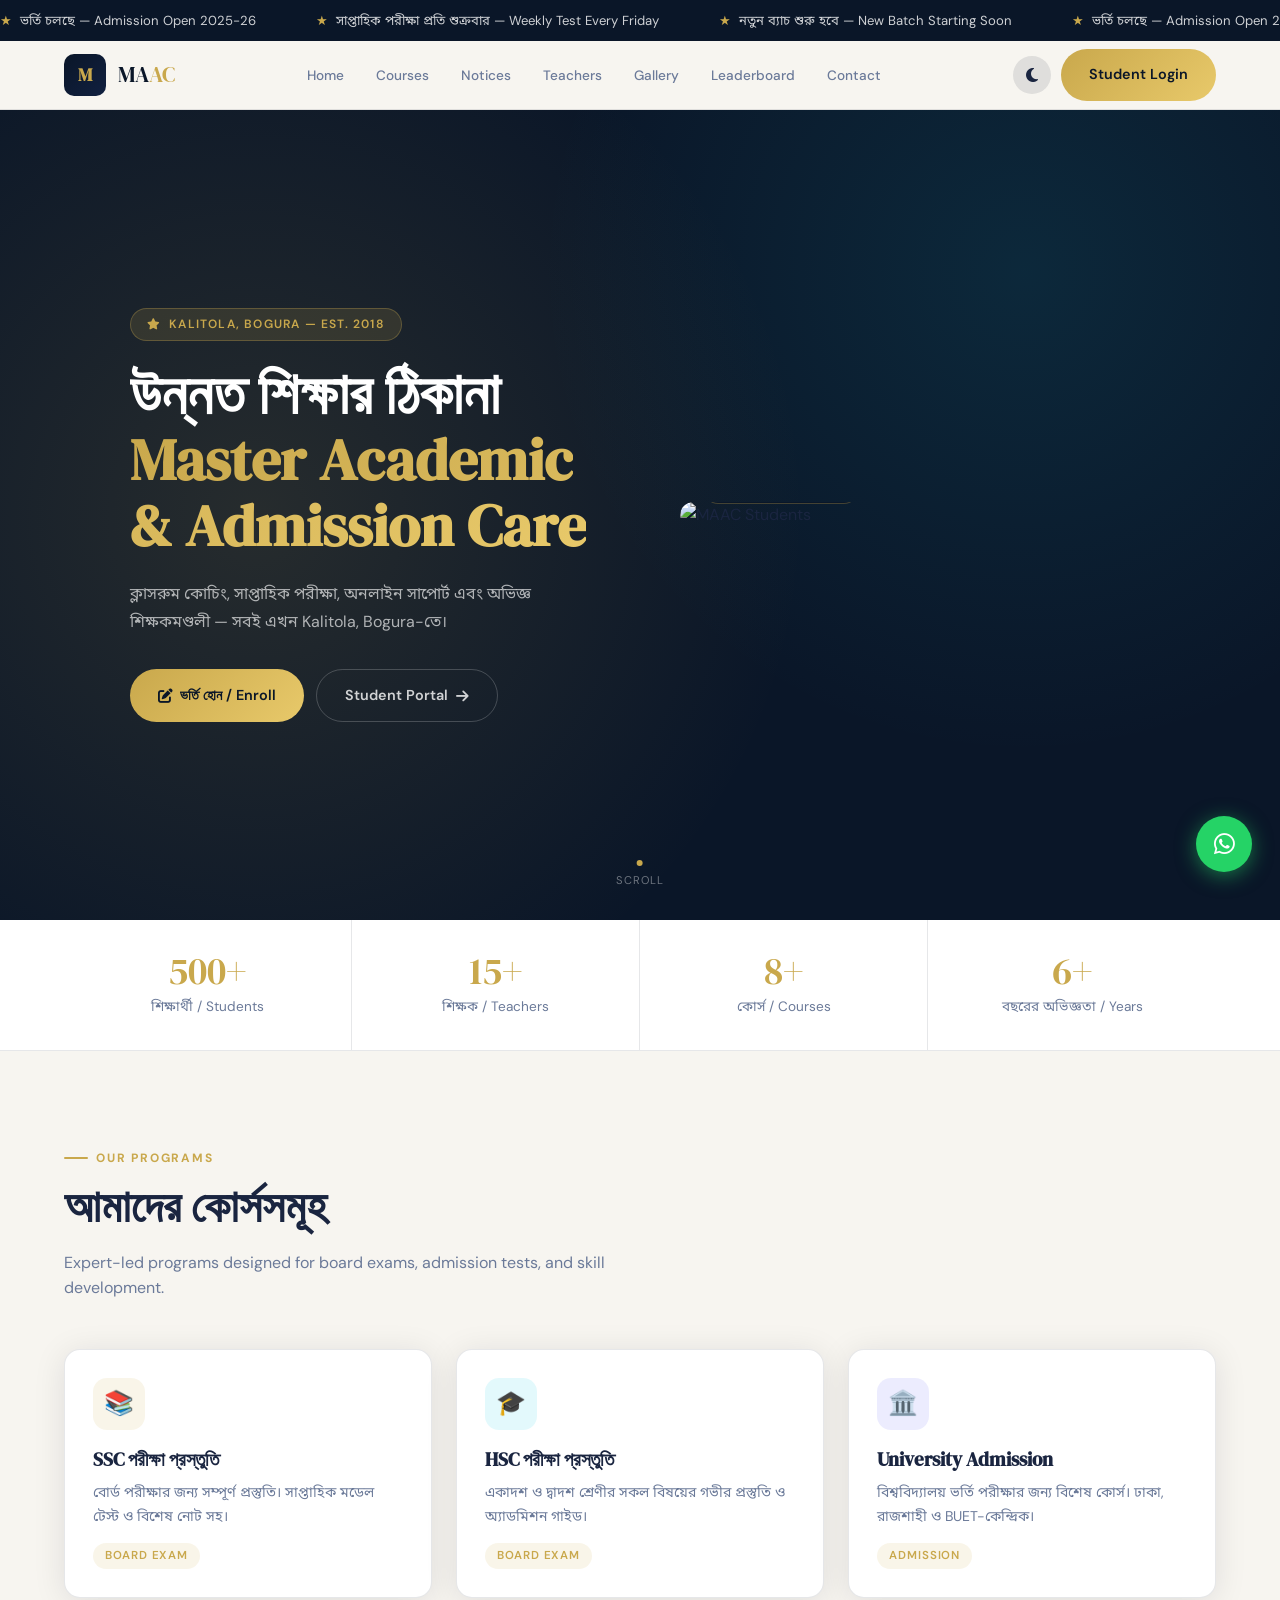
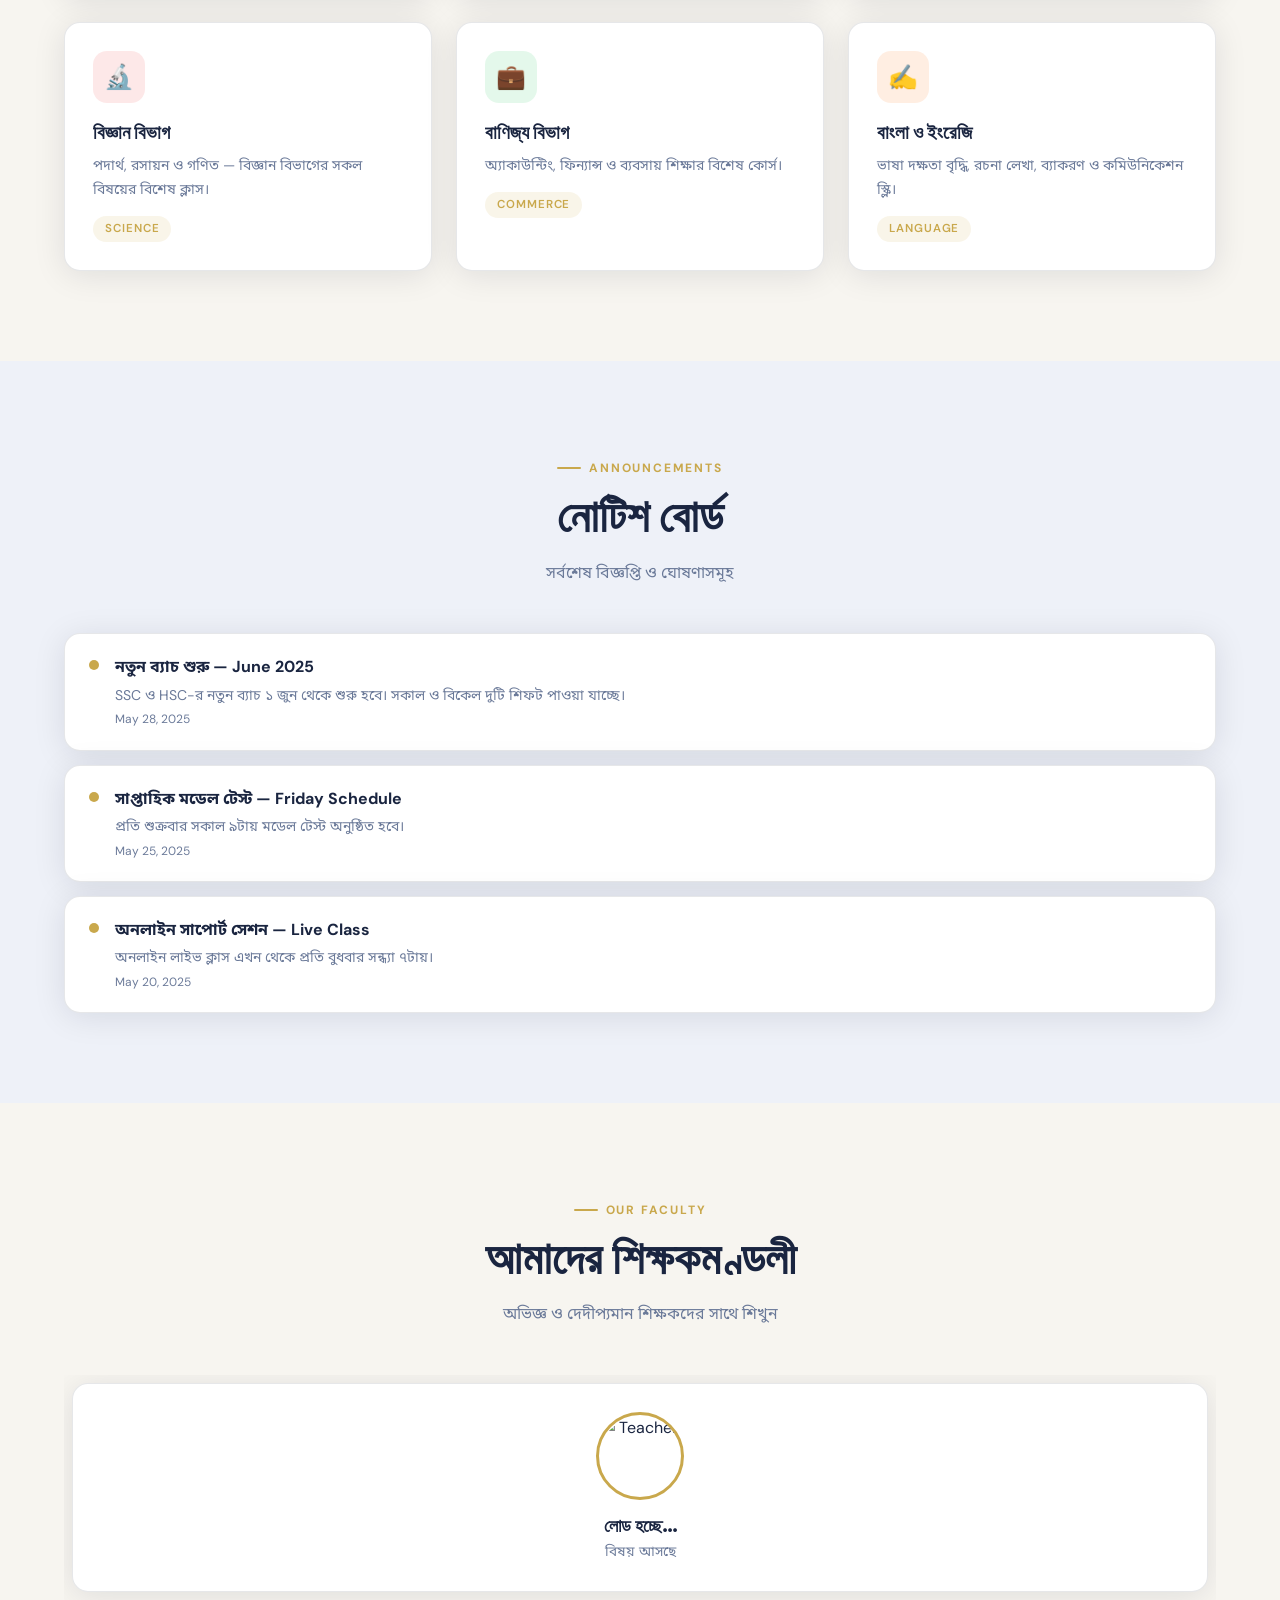
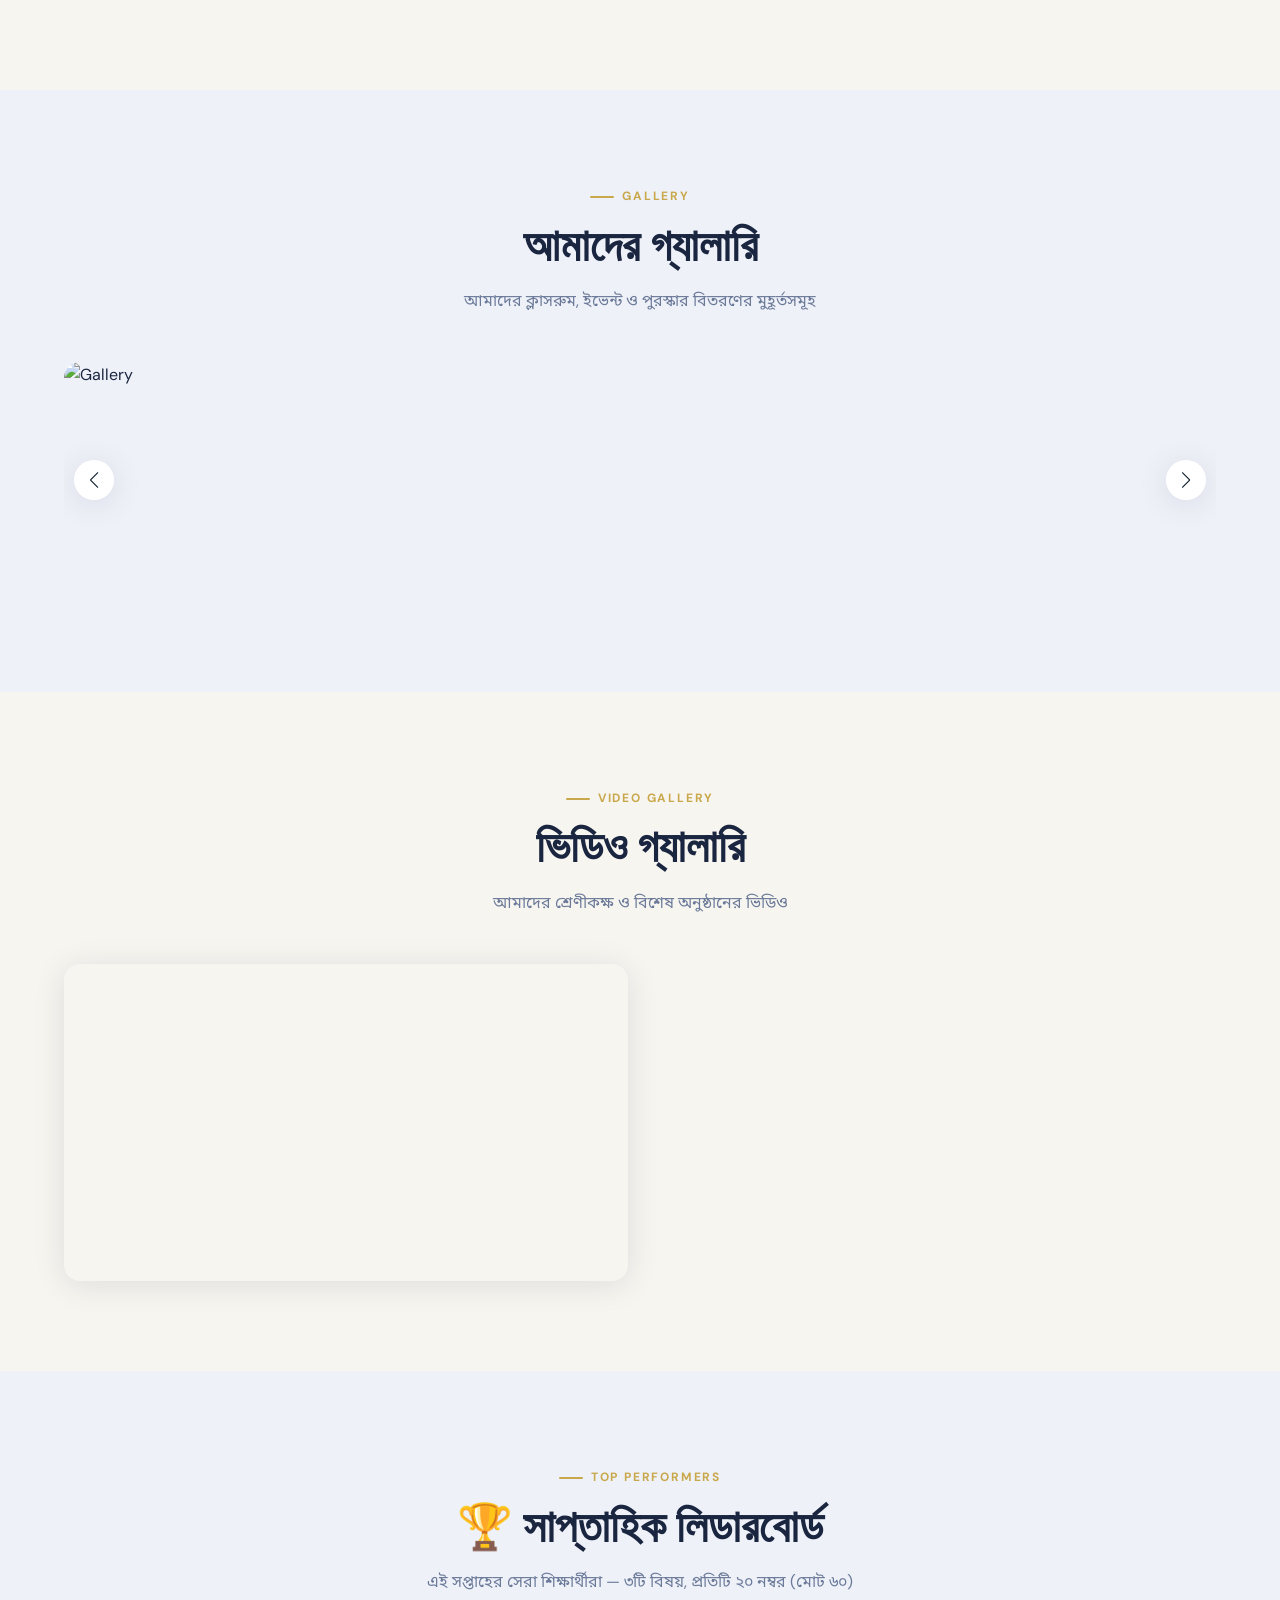
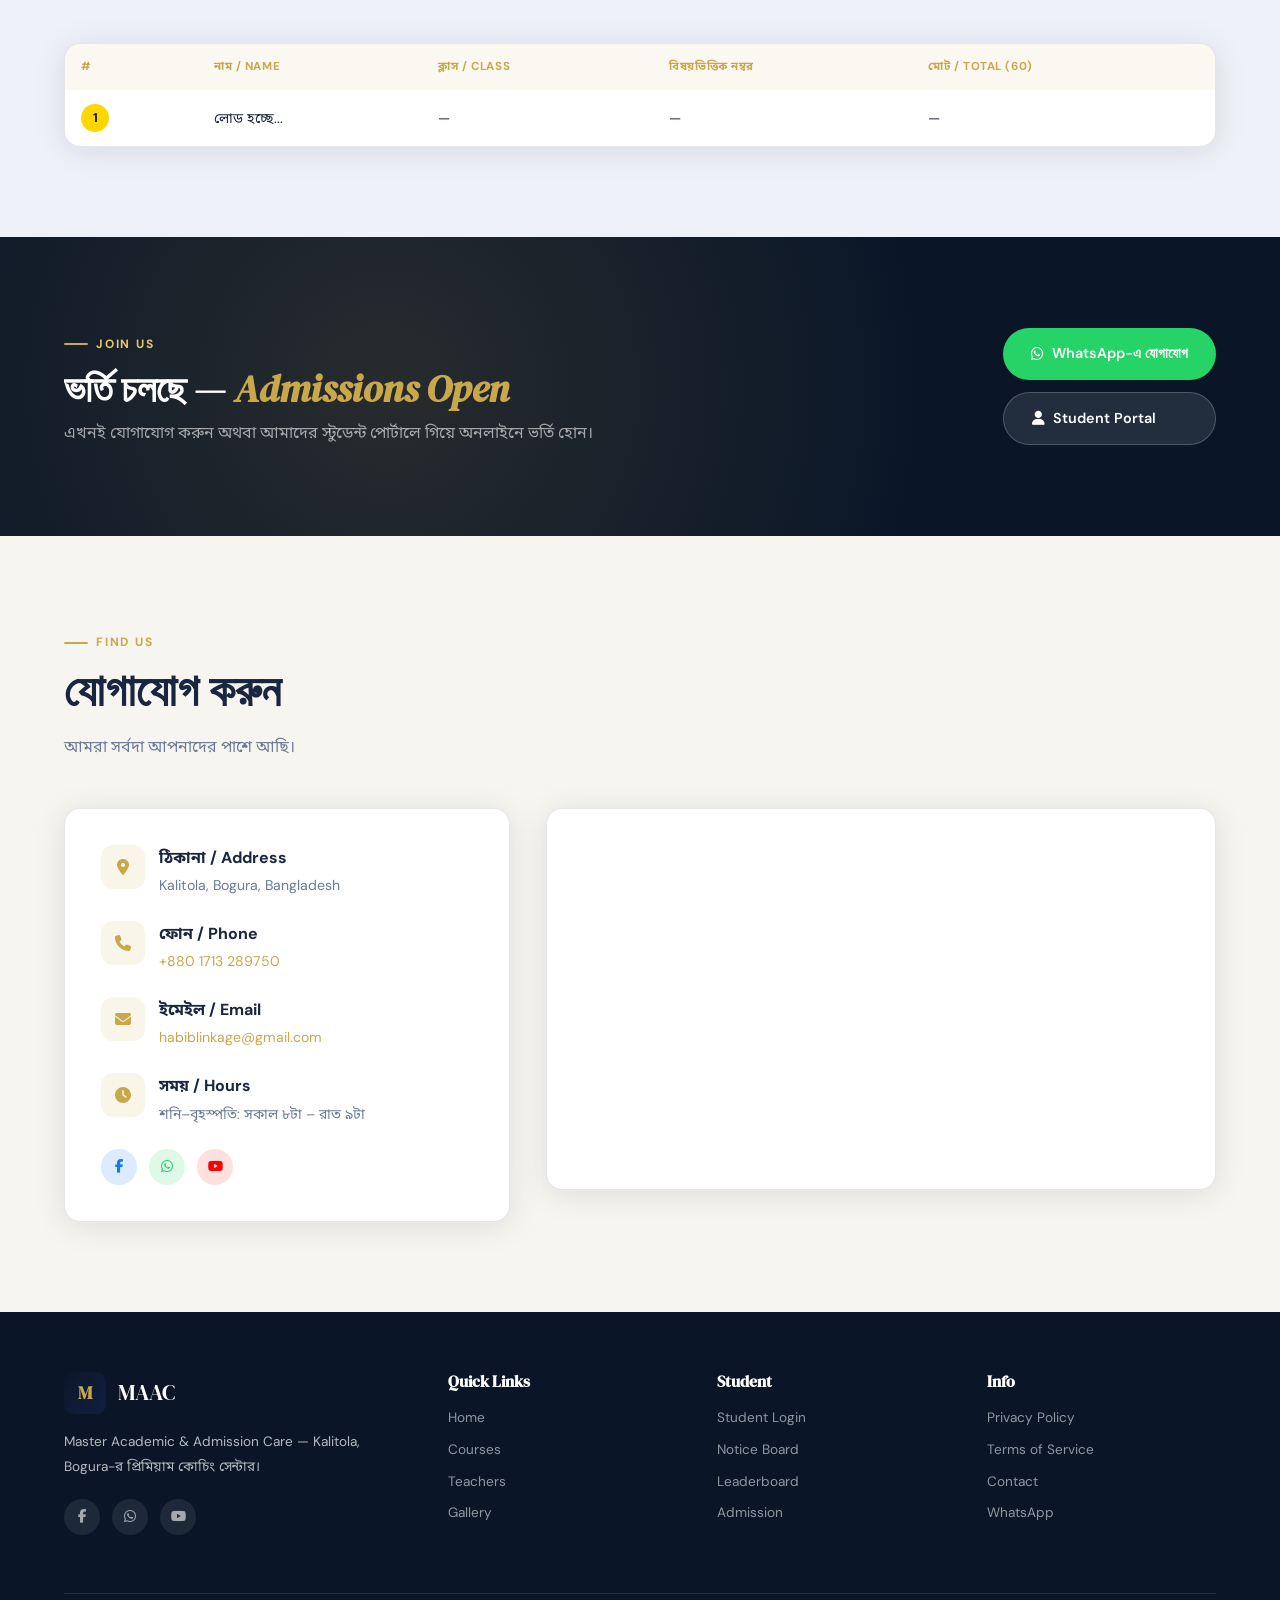
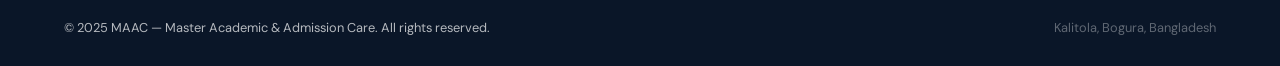
==== commit 078f501d: "Enhance course, teacher modals and notice functionality Added dynamic course and teacher modals, imp" ====
--- a/index.html
+++ b/index.html
@@ -177,6 +177,7 @@
       color: var(--gold); font-size: 1.1rem; font-weight: 700;
     }
     .logo-text span { color: var(--gold); }
+    .logo-mark img { width: 100%; height: 100%; object-fit: cover; border-radius: inherit; display: block; }
 
     .nav-links {
       display: flex; align-items: center; gap: 4px;
@@ -384,6 +385,63 @@
       background: var(--gold); flex-shrink: 0; margin-top: 6px;
     }
     .notice-date { font-size: 0.75rem; color: var(--muted); margin-top: 4px; }
+    .notice-item.hidden-notice { display: none; }
+    .see-more-wrap { display: flex; justify-content: center; margin-top: 24px; }
+    .see-more-btn {
+      display: inline-flex; align-items: center; gap: 8px;
+      padding: 12px 26px; border-radius: 100px;
+      font-size: 0.85rem; font-weight: 600; font-family: 'DM Sans', sans-serif;
+      cursor: pointer; border: 1.5px solid var(--border);
+      background: transparent; color: var(--text);
+      transition: all var(--transition);
+    }
+    .see-more-btn:hover { border-color: var(--gold); color: var(--gold); background: rgba(201,168,76,0.08); }
+    .see-more-btn i { transition: transform var(--transition); }
+    .see-more-btn.expanded i { transform: rotate(180deg); }
+
+    /* ============================================================
+       DETAIL MODAL (Courses / Teachers)
+    ============================================================ */
+    .detail-modal-overlay {
+      position: fixed; inset: 0; z-index: 3000;
+      background: rgba(10,22,40,0.6);
+      backdrop-filter: blur(4px);
+      display: none; align-items: center; justify-content: center;
+      padding: 20px;
+      opacity: 0; transition: opacity var(--transition);
+    }
+    .detail-modal-overlay.open { display: flex; opacity: 1; }
+    .detail-modal {
+      background: var(--card-bg); border-radius: var(--radius);
+      max-width: 480px; width: 100%; max-height: 85vh; overflow-y: auto;
+      padding: 32px; position: relative;
+      box-shadow: var(--shadow-lg);
+      transform: translateY(16px); transition: transform var(--transition);
+    }
+    .detail-modal-overlay.open .detail-modal { transform: translateY(0); }
+    .detail-modal-close {
+      position: absolute; top: 16px; right: 16px;
+      width: 34px; height: 34px; border-radius: 50%;
+      background: var(--border); border: none; cursor: pointer;
+      display: flex; align-items: center; justify-content: center;
+      color: var(--text); font-size: 1rem;
+      transition: all var(--transition);
+    }
+    .detail-modal-close:hover { background: var(--gold); color: var(--navy); }
+    .detail-modal-icon {
+      width: 60px; height: 60px; border-radius: 16px;
+      display: flex; align-items: center; justify-content: center;
+      font-size: 1.7rem; margin-bottom: 18px;
+    }
+    .detail-modal-avatar {
+      width: 96px; height: 96px; border-radius: 50%;
+      object-fit: cover; margin-bottom: 18px;
+      border: 3px solid var(--gold);
+    }
+    .detail-modal h3 { font-size: 1.4rem; margin-bottom: 6px; }
+    .detail-modal .detail-modal-subtitle { color: var(--gold); font-weight: 600; font-size: 0.9rem; margin-bottom: 16px; }
+    .detail-modal .detail-modal-body { color: var(--muted); font-size: 0.95rem; line-height: 1.8; }
+    .detail-modal .course-tag { margin-top: 18px; }
 
     /* ============================================================
        TEACHERS
@@ -633,9 +691,9 @@
 <!-- ============================================================ HEADER -->
 <header>
   <div class="container navbar">
-    <a href="#home" class="logo">
-      <div class="logo-mark">M</div>
-      <span class="logo-text">MA<span>AC</span></span>
+    <a href="#home" class="logo" id="headerLogo">
+      <div class="logo-mark" id="headerLogoMark">M</div>
+      <span class="logo-text" id="headerLogoText">MA<span>AC</span></span>
     </a>
     <nav>
       <ul class="nav-links">
@@ -696,7 +754,7 @@
       </div>
       <div class="hero-visual">
         <div class="hero-img-wrap">
-          <img src="https://placehold.co/460x360/112040/c9a84c?text=MAAC+Students" alt="MAAC Students" loading="lazy">
+          <img id="heroImg" src="https://placehold.co/460x360/112040/c9a84c?text=MAAC+Students" alt="MAAC Students" loading="lazy">
           <div class="hero-badge">
             <div class="num" id="heroStudentBadge">500+</div>
             <div class="lbl">Successful Students</div>
@@ -745,37 +803,37 @@
     </div>
     <div class="courses-grid" id="coursesGrid">
       <!-- Static fallback, replaced by Firebase if available -->
-      <div class="card course-card">
+      <div class="card course-card" onclick="openCourseModal('SSC পরীক্ষা প্রস্তুতি','বোর্ড পরীক্ষার জন্য সম্পূর্ণ প্রস্তুতি। সাপ্তাহিক মডেল টেস্ট ও বিশেষ নোট সহ।','Board Exam','📚','rgba(201,168,76,0.12)','var(--gold)')">
         <div class="course-icon" style="background:rgba(201,168,76,0.12); color:var(--gold);">📚</div>
         <h3>SSC পরীক্ষা প্রস্তুতি</h3>
         <p>বোর্ড পরীক্ষার জন্য সম্পূর্ণ প্রস্তুতি। সাপ্তাহিক মডেল টেস্ট ও বিশেষ নোট সহ।</p>
         <span class="course-tag">Board Exam</span>
       </div>
-      <div class="card course-card">
+      <div class="card course-card" onclick="openCourseModal('HSC পরীক্ষা প্রস্তুতি','একাদশ ও দ্বাদশ শ্রেণীর সকল বিষয়ের গভীর প্রস্তুতি ও অ্যাডমিশন গাইড।','Board Exam','🎓','rgba(30,203,225,0.12)','var(--teal)')">
         <div class="course-icon" style="background:rgba(30,203,225,0.12); color:var(--teal);">🎓</div>
         <h3>HSC পরীক্ষা প্রস্তুতি</h3>
         <p>একাদশ ও দ্বাদশ শ্রেণীর সকল বিষয়ের গভীর প্রস্তুতি ও অ্যাডমিশন গাইড।</p>
         <span class="course-tag">Board Exam</span>
       </div>
-      <div class="card course-card">
+      <div class="card course-card" onclick="openCourseModal('University Admission','বিশ্ববিদ্যালয় ভর্তি পরীক্ষার জন্য বিশেষ কোর্স। ঢাকা, রাজশাহী ও BUET-কেন্দ্রিক।','Admission','🏛️','rgba(99,102,241,0.12)','#6366F1')">
         <div class="course-icon" style="background:rgba(99,102,241,0.12); color:#6366F1;">🏛️</div>
         <h3>University Admission</h3>
         <p>বিশ্ববিদ্যালয় ভর্তি পরীক্ষার জন্য বিশেষ কোর্স। ঢাকা, রাজশাহী ও BUET-কেন্দ্রিক।</p>
         <span class="course-tag">Admission</span>
       </div>
-      <div class="card course-card">
+      <div class="card course-card" onclick="openCourseModal('বিজ্ঞান বিভাগ','পদার্থ, রসায়ন ও গণিত — বিজ্ঞান বিভাগের সকল বিষয়ের বিশেষ ক্লাস।','Science','🔬','rgba(239,68,68,0.12)','#EF4444')">
         <div class="course-icon" style="background:rgba(239,68,68,0.12); color:#EF4444;">🔬</div>
         <h3>বিজ্ঞান বিভাগ</h3>
         <p>পদার্থ, রসায়ন ও গণিত — বিজ্ঞান বিভাগের সকল বিষয়ের বিশেষ ক্লাস।</p>
         <span class="course-tag">Science</span>
       </div>
-      <div class="card course-card">
+      <div class="card course-card" onclick="openCourseModal('বাণিজ্য বিভাগ','অ্যাকাউন্টিং, ফিন্যান্স ও ব্যবসায় শিক্ষার বিশেষ কোর্স।','Commerce','💼','rgba(34,197,94,0.12)','#22C55E')">
         <div class="course-icon" style="background:rgba(34,197,94,0.12); color:#22C55E;">💼</div>
         <h3>বাণিজ্য বিভাগ</h3>
         <p>অ্যাকাউন্টিং, ফিন্যান্স ও ব্যবসায় শিক্ষার বিশেষ কোর্স।</p>
         <span class="course-tag">Commerce</span>
       </div>
-      <div class="card course-card">
+      <div class="card course-card" onclick="openCourseModal('বাংলা ও ইংরেজি','ভাষা দক্ষতা বৃদ্ধি, রচনা লেখা, ব্যাকরণ ও কমিউনিকেশন স্কিল।','Language','✍️','rgba(249,115,22,0.12)','#F97316')">
         <div class="course-icon" style="background:rgba(249,115,22,0.12); color:#F97316;">✍️</div>
         <h3>বাংলা ও ইংরেজি</h3>
         <p>ভাষা দক্ষতা বৃদ্ধি, রচনা লেখা, ব্যাকরণ ও কমিউনিকেশন স্কিল।</p>
@@ -819,6 +877,11 @@
         </div>
       </div>
     </div>
+    <div class="see-more-wrap" id="noticeSeeMoreWrap" style="display:none;">
+      <button class="see-more-btn" id="noticeSeeMoreBtn" onclick="toggleNoticeSeeMore()">
+        <span id="noticeSeeMoreLabel">See More</span> <i class="fas fa-chevron-down"></i>
+      </button>
+    </div>
   </div>
 </section>
 
@@ -835,7 +898,7 @@
         <!-- Fallback teachers -->
         <div class="swiper-slide">
           <div class="card teacher-card">
-            <img class="teacher-avatar" src="https://placehold.co/88x88/0a1628/c9a84c?text=T" alt="Teacher">
+            <img class="teacher-avatar" src="https://placehold.co/88x88/0a1628/c9a84c?text=T" alt="Teacher" loading="lazy">
             <h3>লোড হচ্ছে...</h3>
             <p>বিষয় আসছে</p>
           </div>
@@ -887,16 +950,17 @@
     <div class="section-header center">
       <div class="section-label">Top Performers</div>
       <h2 class="section-title">🏆 সাপ্তাহিক লিডারবোর্ড</h2>
-      <p class="section-sub">এই সপ্তাহের সেরা শিক্ষার্থীরা</p>
-    </div>
-    <div class="card" style="overflow:hidden;">
+      <p class="section-sub">এই সপ্তাহের সেরা শিক্ষার্থীরা — ৩টি বিষয়, প্রতিটি ২০ নম্বর (মোট ৬০)</p>
+    </div>
+    <div class="card" style="overflow-x:auto;">
       <table class="leaderboard-table">
         <thead>
           <tr>
             <th>#</th>
             <th>নাম / Name</th>
             <th>ক্লাস / Class</th>
-            <th>স্কোর / Score</th>
+            <th>বিষয়ভিত্তিক নম্বর</th>
+            <th>মোট / Total (60)</th>
           </tr>
         </thead>
         <tbody id="leaderboardBody">
@@ -905,12 +969,21 @@
             <td>লোড হচ্ছে...</td>
             <td>—</td>
             <td>—</td>
+            <td>—</td>
           </tr>
         </tbody>
       </table>
     </div>
   </div>
 </section>
+
+<!-- ============================================================ DETAIL MODAL (Course / Teacher) -->
+<div class="detail-modal-overlay" id="detailModalOverlay" onclick="if(event.target===this) closeDetailModal()">
+  <div class="detail-modal">
+    <button class="detail-modal-close" onclick="closeDetailModal()"><i class="fas fa-times"></i></button>
+    <div id="detailModalContent"></div>
+  </div>
+</div>
 
 <!-- ============================================================ ADMISSION CTA -->
 <section id="admission" class="cta-section section">
@@ -991,9 +1064,9 @@
   <div class="container">
     <div class="footer-grid">
       <div class="footer-brand">
-        <div class="logo" style="margin-bottom:16px;">
-          <div class="logo-mark">M</div>
-          <span>MAAC</span>
+        <div class="logo" style="margin-bottom:16px;" id="footerLogo">
+          <div class="logo-mark" id="footerLogoMark">M</div>
+          <span id="footerLogoText">MAAC</span>
         </div>
         <p>Master Academic & Admission Care — Kalitola, Bogura-র প্রিমিয়াম কোচিং সেন্টার।</p>
         <div class="social-row" style="margin-top:20px;">
@@ -1147,11 +1220,49 @@
 
   try {
     // Hero settings
+    // Reads: heading, subheading, images[]
+    // super-admin saves images as an array: [{ url, fileId }, ...]
+    // index.html was previously only reading heading + subheading — images was never applied.
+    // FIX: read images[0].url and apply it to #heroImg.
     const heroDoc = await db.collection('settings').doc('hero').get();
     if (heroDoc.exists) {
       const h = heroDoc.data();
-      if (h.heading)    document.getElementById('heroHeading').innerHTML    = h.heading;
+      if (h.heading)    document.getElementById('heroHeading').innerHTML      = h.heading;
       if (h.subheading) document.getElementById('heroSubheading').textContent = h.subheading;
+
+      // ✅ FIX — apply hero image from images array saved by super-admin
+      const heroImgEl = document.getElementById('heroImg');
+      if (heroImgEl && Array.isArray(h.images) && h.images.length > 0 && h.images[0].url) {
+        heroImgEl.src = h.images[0].url;
+        heroImgEl.alt = 'MAAC Hero Image';
+      }
+    }
+
+    // Site settings — logo
+    const siteDoc = await db.collection('settings').doc('site').get();
+    if (siteDoc.exists) {
+      const site = siteDoc.data();
+      if (site.logoUrl) {
+        const markHTML = `<img src="${site.logoUrl}" alt="${site.name || 'MAAC'} Logo">`;
+        const headerMark = document.getElementById('headerLogoMark');
+        const footerMark = document.getElementById('footerLogoMark');
+        if (headerMark) headerMark.innerHTML = markHTML;
+        if (footerMark) footerMark.innerHTML = markHTML;
+      }
+    }
+
+    // Ticker messages
+    const tickerDoc = await db.collection('settings').doc('ticker').get();
+    if (tickerDoc.exists && Array.isArray(tickerDoc.data().items) && tickerDoc.data().items.length) {
+      const items = tickerDoc.data().items;
+      const tickerEl = document.getElementById('tickerContent');
+      if (tickerEl) {
+        // Duplicate the list once for seamless infinite scroll
+        const buildItems = list => list.map(txt =>
+          `<span class="ticker-item"><span class="ticker-dot">★</span> ${txt}</span>`
+        ).join('');
+        tickerEl.innerHTML = buildItems(items) + buildItems(items);
+      }
     }
 
     // Stats
@@ -1173,11 +1284,14 @@
     if (!noticeSnap.empty) {
       const noticeList = document.getElementById('noticeList');
       noticeList.innerHTML = '';
+      const VISIBLE_NOTICES = 3;
+      let idx = 0;
       noticeSnap.forEach(doc => {
         const n = doc.data();
         const date = n.timestamp ? new Date(n.timestamp.seconds*1000).toLocaleDateString('en-GB', {day:'numeric', month:'short', year:'numeric'}) : '';
+        const hiddenClass = idx >= VISIBLE_NOTICES ? ' hidden-notice' : '';
         noticeList.innerHTML += `
-          <div class="card notice-item">
+          <div class="card notice-item${hiddenClass}">
             <div class="notice-dot"></div>
             <div>
               <strong>${n.title || ''}</strong>
@@ -1185,7 +1299,11 @@
               ${date ? `<div class="notice-date">${date}</div>` : ''}
             </div>
           </div>`;
+        idx++;
       });
+      // Show "See More" only if there are more notices than the visible limit
+      const seeMoreWrap = document.getElementById('noticeSeeMoreWrap');
+      if (seeMoreWrap) seeMoreWrap.style.display = idx > VISIBLE_NOTICES ? 'flex' : 'none';
     }
 
     // Teachers
@@ -1195,10 +1313,14 @@
       tw.innerHTML = '';
       teacherSnap.forEach(doc => {
         const t = doc.data();
+        const photo = t.photo || 'https://placehold.co/88x88/0a1628/c9a84c?text=' + encodeURIComponent(t.name?.[0]||'T');
+        const bio = (t.bio || 'বিস্তারিত তথ্য শীঘ্রই যোগ করা হবে।').replace(/'/g, "\\'").replace(/"/g,'&quot;');
+        const name = (t.name||'').replace(/'/g,"\\'").replace(/"/g,'&quot;');
+        const subject = (t.subject||'').replace(/'/g,"\\'").replace(/"/g,'&quot;');
         tw.innerHTML += `
           <div class="swiper-slide">
-            <div class="card teacher-card">
-              <img class="teacher-avatar" src="${t.photo || 'https://placehold.co/88x88/0a1628/c9a84c?text=' + encodeURIComponent(t.name?.[0]||'T')}" alt="${t.name}" loading="lazy">
+            <div class="card teacher-card" style="cursor:pointer;" onclick="openTeacherModal('${name}','${subject}','${photo}','${bio}')">
+              <img class="teacher-avatar" src="${photo}" alt="${t.name}" loading="lazy">
               <h3>${t.name || ''}</h3>
               <p>${t.subject || ''}</p>
             </div>
@@ -1231,18 +1353,56 @@
       });
     }
 
-    // Leaderboard
+    // Courses
+    // FIX: courses added via super-admin were saved to Firestore but this page
+    // never read them back — the grid was permanently the hardcoded fallback below.
+    const courseSnap = await db.collection('courses').get();
+    if (!courseSnap.empty) {
+      const cg = document.getElementById('coursesGrid');
+      const palette = [
+        { bg:'rgba(201,168,76,0.12)', color:'var(--gold)' },
+        { bg:'rgba(30,203,225,0.12)', color:'var(--teal)' },
+        { bg:'rgba(99,102,241,0.12)', color:'#6366F1' },
+        { bg:'rgba(239,68,68,0.12)', color:'#EF4444' },
+        { bg:'rgba(34,197,94,0.12)', color:'#22C55E' },
+        { bg:'rgba(249,115,22,0.12)', color:'#F97316' }
+      ];
+      cg.innerHTML = '';
+      let i = 0;
+      courseSnap.forEach(doc => {
+        const c = doc.data();
+        const p = palette[i % palette.length]; i++;
+        const title = (c.title||'').replace(/'/g,"\\'").replace(/"/g,'&quot;');
+        const desc = (c.description||'').replace(/'/g,"\\'").replace(/"/g,'&quot;');
+        const tag = (c.tag||'').replace(/'/g,"\\'").replace(/"/g,'&quot;');
+        const icon = (c.icon||'📚').replace(/'/g,"\\'").replace(/"/g,'&quot;');
+        cg.innerHTML += `
+          <div class="card course-card" onclick="openCourseModal('${title}','${desc}','${tag}','${icon}','${p.bg}','${p.color}')">
+            <div class="course-icon" style="background:${p.bg}; color:${p.color};">${c.icon || '📚'}</div>
+            <h3>${c.title || ''}</h3>
+            <p>${c.description || ''}</p>
+            <span class="course-tag">${c.tag || ''}</span>
+          </div>`;
+      });
+    }
+
+    // Leaderboard — weekly exam: 3 subjects x 20 marks = 60 total.
+    // Ranked by total score desc (ties broken by Firestore document order).
     const lbSnap = await db.collection('leaderboard').orderBy('score', 'desc').limit(10).get();
     if (!lbSnap.empty) {
       let rows = ''; let rank = 1;
       lbSnap.forEach(doc => {
         const s = doc.data();
         const rankClass = rank === 1 ? 'rank-1' : rank === 2 ? 'rank-2' : rank === 3 ? 'rank-3' : 'rank-n';
+        const subjHtml = Array.isArray(s.subjects) && s.subjects.length
+          ? s.subjects.map(sub => `<span style="display:inline-block;margin-right:10px;">${sub.name}: <strong>${sub.score}</strong></span>`).join('')
+          : '—';
         rows += `<tr>
           <td><div class="rank-badge ${rankClass}">${rank}</div></td>
           <td><strong>${s.name || doc.id}</strong></td>
           <td>${s.class || '—'}</td>
-          <td><strong style="color:var(--gold)">${s.score || 0}</strong></td>
+          <td style="font-size:0.82rem; color:var(--muted);">${subjHtml}</td>
+          <td><strong style="color:var(--gold)">${s.score || 0}/60</strong></td>
         </tr>`;
         rank++;
       });
@@ -1258,6 +1418,66 @@
 }
 
 // ============================================================
+// NOTICE — SEE MORE / SEE LESS TOGGLE
+// ============================================================
+function toggleNoticeSeeMore() {
+  const hidden = document.querySelectorAll('#noticeList .notice-item.hidden-notice');
+  const btn = document.getElementById('noticeSeeMoreBtn');
+  const label = document.getElementById('noticeSeeMoreLabel');
+  const isExpanded = btn.classList.contains('expanded');
+  document.querySelectorAll('#noticeList .notice-item').forEach(el => {
+    if (isExpanded) {
+      // Collapse: re-hide items beyond the visible limit
+      const idx = Array.from(el.parentNode.children).indexOf(el);
+      if (idx >= 3) el.classList.add('hidden-notice');
+    } else {
+      el.classList.remove('hidden-notice');
+    }
+  });
+  btn.classList.toggle('expanded');
+  label.textContent = isExpanded ? 'See More' : 'See Less';
+  if (isExpanded) {
+    document.getElementById('notice').scrollIntoView({ behavior: 'smooth', block: 'start' });
+  }
+}
+
+// ============================================================
+// COURSE / TEACHER DETAIL MODAL
+// ============================================================
+function openCourseModal(title, description, tag, icon, bg, color) {
+  const content = document.getElementById('detailModalContent');
+  content.innerHTML = `
+    <div class="detail-modal-icon" style="background:${bg}; color:${color};">${icon}</div>
+    <h3>${title}</h3>
+    <div class="detail-modal-body">${description}</div>
+    ${tag ? `<span class="course-tag">${tag}</span>` : ''}
+  `;
+  document.getElementById('detailModalOverlay').classList.add('open');
+  document.body.style.overflow = 'hidden';
+}
+
+function openTeacherModal(name, subject, photo, bio) {
+  const content = document.getElementById('detailModalContent');
+  content.innerHTML = `
+    <img class="detail-modal-avatar" src="${photo}" alt="${name}">
+    <h3>${name}</h3>
+    <div class="detail-modal-subtitle">${subject}</div>
+    <div class="detail-modal-body">${bio}</div>
+  `;
+  document.getElementById('detailModalOverlay').classList.add('open');
+  document.body.style.overflow = 'hidden';
+}
+
+function closeDetailModal() {
+  document.getElementById('detailModalOverlay').classList.remove('open');
+  document.body.style.overflow = '';
+}
+
+document.addEventListener('keydown', (e) => {
+  if (e.key === 'Escape') closeDetailModal();
+});
+
+// ============================================================
 // RUN
 // ============================================================
 document.addEventListener('DOMContentLoaded', () => {
@@ -1266,7 +1486,9 @@
 
 // PWA
 if ('serviceWorker' in navigator) {
-  navigator.serviceWorker.register('/sw.js').catch(() => {});
+  navigator.serviceWorker.register('/sw.js', { scope: '/' })
+    .then(reg => { reg.update(); })
+    .catch(() => {});
 }
 </script>
 </body>
